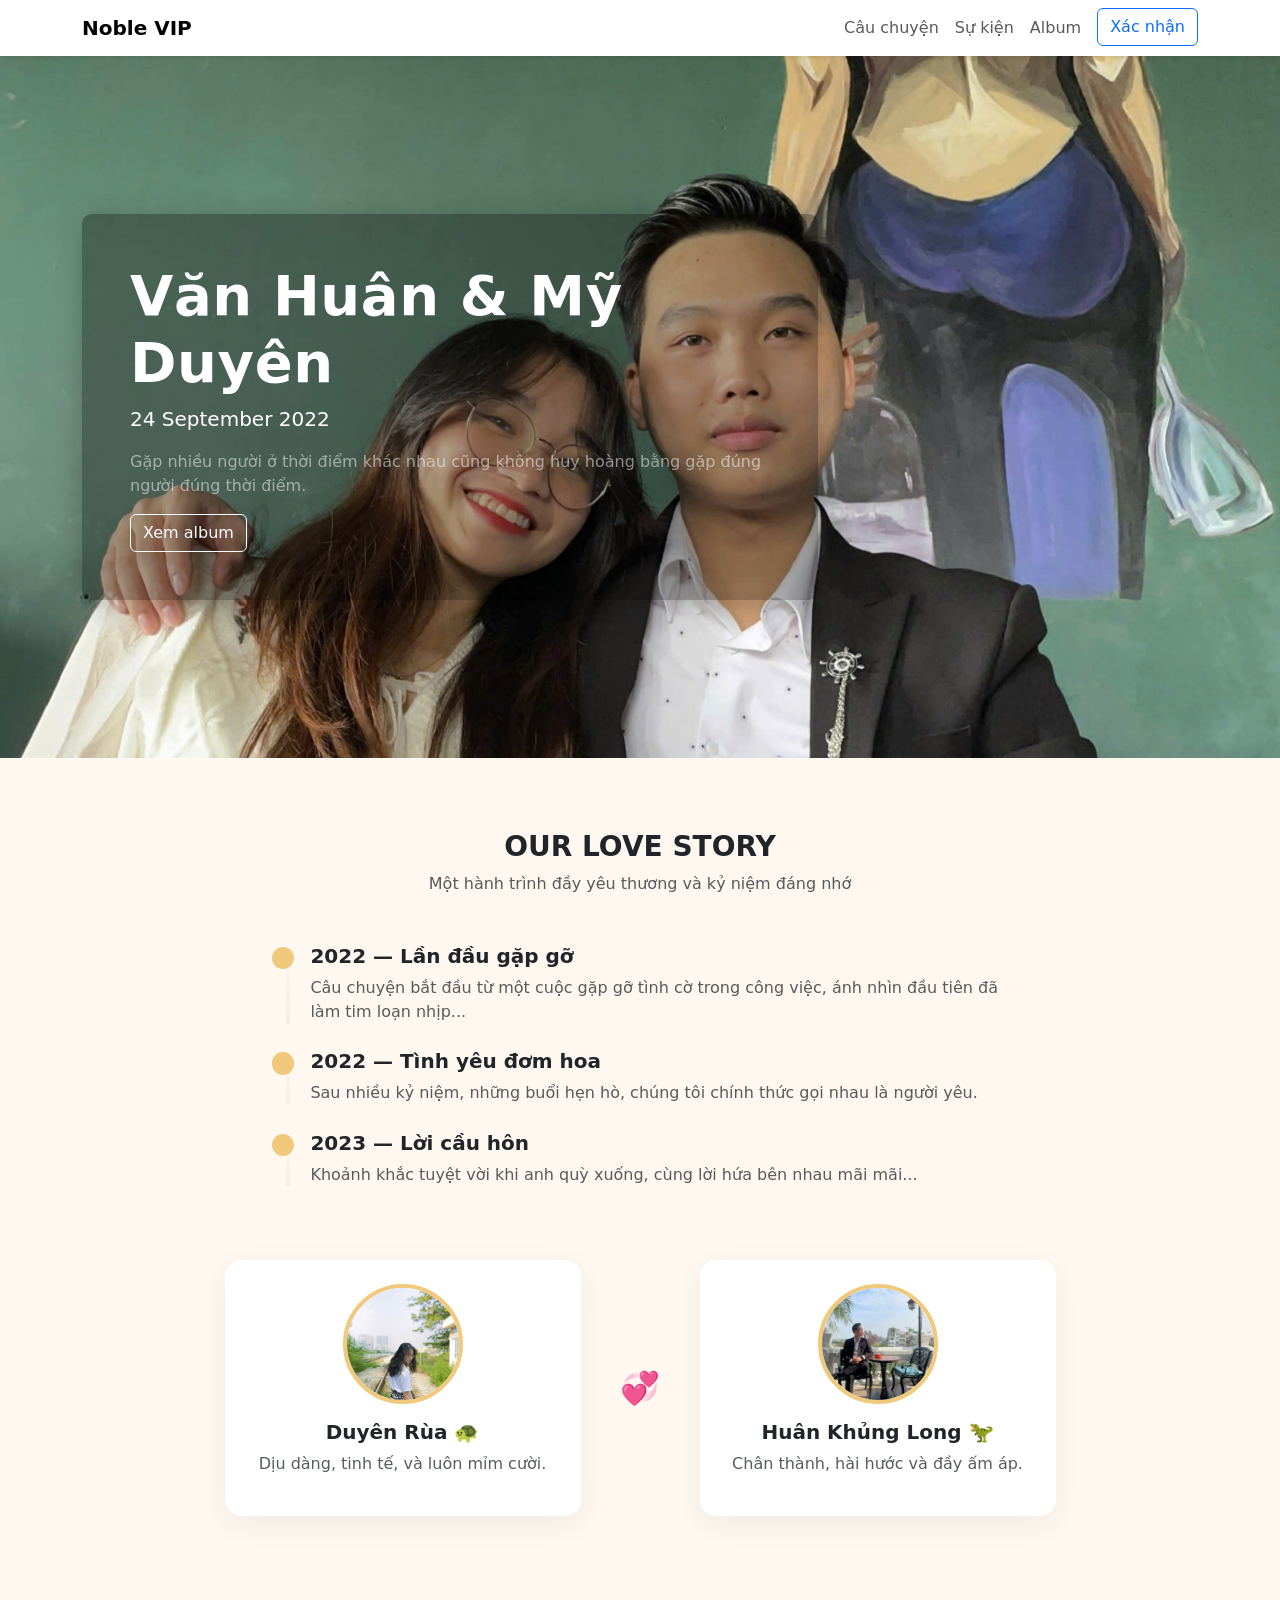
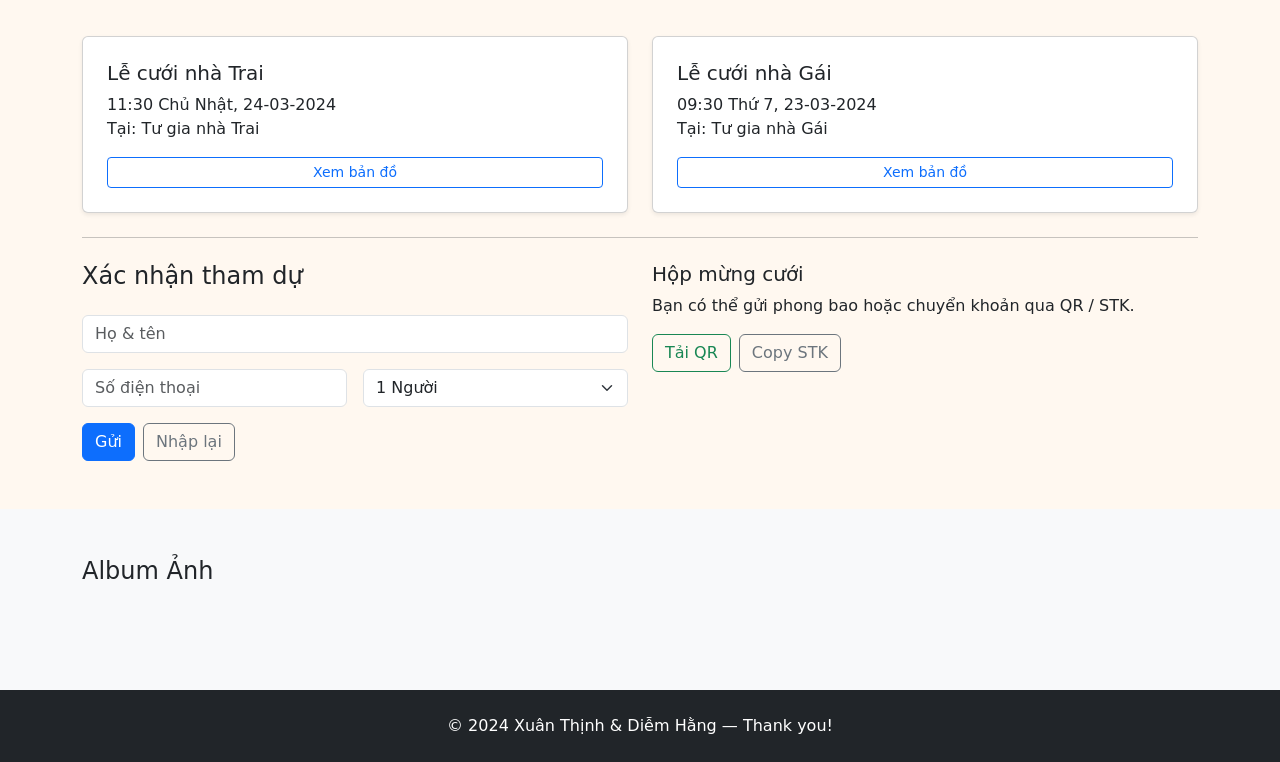
==== index.html @ de3de9ab "Test animation" ====
<!doctype html>
<html lang="vi">
<head>
  <meta charset="utf-8">
  <meta name="viewport" content="width=device-width, initial-scale=1">
  <title>Noble VIP - Wedding</title>

  <!-- Bootstrap + AOS -->
  <link href="https://cdn.jsdelivr.net/npm/bootstrap@5.3.3/dist/css/bootstrap.min.css" rel="stylesheet">
  <link href="https://unpkg.com/aos@2.3.4/dist/aos.css" rel="stylesheet">

  <!-- Custom CSS -->
  <link href="style.css" rel="stylesheet">
</head>
<body>

<!-- Navbar -->
<nav class="navbar navbar-expand-lg navbar-light bg-white shadow-sm sticky-top" data-aos="fade-down">
  <div class="container">
    <a class="navbar-brand fw-bold" href="#">Noble VIP</a>
    <button class="navbar-toggler" type="button" data-bs-toggle="collapse" data-bs-target="#navMenu">
      <span class="navbar-toggler-icon"></span>
    </button>
    <div class="collapse navbar-collapse" id="navMenu">
      <ul class="navbar-nav ms-auto mb-2 mb-lg-0">
        <li class="nav-item"><a class="nav-link" href="#story">Câu chuyện</a></li>
        <li class="nav-item"><a class="nav-link" href="#events">Sự kiện</a></li>
        <li class="nav-item"><a class="nav-link" href="#gallery">Album</a></li>
        <li class="nav-item"><a class="btn btn-outline-primary ms-2" href="#rsvp">Xác nhận</a></li>
      </ul>
    </div>
  </div>
</nav>

<!-- HERO -->
<header class="hero parallax-section" id="hero">
  <div class="parallax-bg" id="heroBg" style="background-image:url('./images/bcd.jpg')"></div>
  <div class="container section-overlay">
    <div class="row">
      <div class="col-lg-8">
        <div class="overlay-panel" data-aos="fade-up">
          <h1 class="display-4 fw-bold">Văn Huân & Mỹ Duyên</h1>
          <p class="lead">24 September 2022</p>
          <p class="text-white-50">Gặp nhiều người ở thời điểm khác nhau cũng không huy hoàng bằng gặp đúng người đúng thời điểm.</p>
          <div class="mt-3">
            <!-- <a href="#rsvp" class="btn btn-primary me-2">Xác nhận tham dự</a> -->
            <a href="#gallery" class="btn btn-outline-light">Xem album</a>
          </div>
        </div>
      </div>
    </div>
  </div>
</header>

<!-- LOVE STORY -->
<section id="story" class="parallax-section">
  <div class="parallax-bg" id="storyBg" style="background-image:url('story-bg.jpg')"></div>
  <div class="container section-overlay">
    <div class="text-center mb-5" data-aos="fade-up">
      <h3 class="fw-bold text-uppercase text-dark">Our Love Story</h3>
      <p class="text-muted">Một hành trình đầy yêu thương và kỷ niệm đáng nhớ</p>
    </div>

    <div class="row justify-content-center">
      <div class="col-md-8">
        <div class="timeline-step" data-aos="fade-right">
          <div class="timeline-icon"></div>
          <h5 class="fw-semibold text-dark">2022 — Lần đầu gặp gỡ</h5>
          <p class="text-muted">Câu chuyện bắt đầu từ một cuộc gặp gỡ tình cờ trong công việc, ánh nhìn đầu tiên đã làm tim loạn nhịp...</p>
        </div>
        <div class="timeline-step" data-aos="fade-right" data-aos-delay="150">
          <div class="timeline-icon"></div>
          <h5 class="fw-semibold text-dark">2022 — Tình yêu đơm hoa</h5>
          <p class="text-muted">Sau nhiều kỷ niệm, những buổi hẹn hò, chúng tôi chính thức gọi nhau là người yêu.</p>
        </div>
        <div class="timeline-step" data-aos="fade-right" data-aos-delay="300">
          <div class="timeline-icon"></div>
          <h5 class="fw-semibold text-dark">2023 — Lời cầu hôn</h5>
          <p class="text-muted">Khoảnh khắc tuyệt vời khi anh quỳ xuống, cùng lời hứa bên nhau mãi mãi...</p>
        </div>
      </div>
    </div>

    <div class="row align-items-center justify-content-center mt-5">
      <div class="col-md-4" data-aos="zoom-in">
        <div class="bride-groom-card">
          <img src="./images/duyen-rua.jpg" alt="Cô dâu">
          <h5 class="fw-bold">Duyên Rùa &#x1F422;</h5>
          <p class="text-muted">Dịu dàng, tinh tế, và luôn mỉm cười.</p>
        </div>
      </div>

      <div class="col-md-1 heart-divider" data-aos="zoom-in" data-aos-delay="200">💞</div>

      <div class="col-md-4" data-aos="zoom-in" data-aos-delay="300">
        <div class="bride-groom-card">
          <img src="./images/huan.jpg" alt="Chú rể">
          <h5 class="fw-bold">Huân Khủng Long &#x1F996;</h5>
          <p class="text-muted">Chân thành, hài hước và đầy ấm áp.</p>
        </div>
      </div>
    </div>
  </div>
</section>

<!-- EVENTS + RSVP -->
<section id="events" class="py-5">
  <div class="container" data-aos="fade-up">
    <div class="row g-4">
      <div class="col-lg-6" data-aos="fade-up" data-aos-delay="200">
        <div class="card p-4 shadow-sm">
          <h5>Lễ cưới nhà Trai</h5>
          <p>11:30 Chủ Nhật, 24-03-2024<br>Tại: Tư gia nhà Trai</p>
          <a target="_blank" href="https://maps.google.com" class="btn btn-sm btn-outline-primary">Xem bản đồ</a>
        </div>
      </div>
      <div class="col-lg-6" data-aos="fade-up" data-aos-delay="400">
        <div class="card p-4 shadow-sm">
          <h5>Lễ cưới nhà Gái</h5>
          <p>09:30 Thứ 7, 23-03-2024<br>Tại: Tư gia nhà Gái</p>
          <a target="_blank" href="https://maps.google.com" class="btn btn-sm btn-outline-primary">Xem bản đồ</a>
        </div>
      </div>
    </div>

    <hr class="my-4">

    <div id="rsvp" class="row" data-aos="fade-up" data-aos-delay="300">
      <div class="col-lg-6">
        <h4>Xác nhận tham dự</h4>
        <form id="rsvpForm" class="row g-3 mt-2">
          <div class="col-12"><input type="text" id="name" class="form-control" placeholder="Họ & tên" required></div>
          <div class="col-6"><input type="tel" id="phone" class="form-control" placeholder="Số điện thoại"></div>
          <div class="col-6">
            <select id="people" class="form-select">
              <option>1 Người</option>
              <option>2 Người</option>
              <option>3 Người</option>
              <option>4 Người</option>
            </select>
          </div>
          <div class="col-12 d-flex gap-2">
            <button type="submit" class="btn btn-primary">Gửi</button>
            <button type="reset" class="btn btn-outline-secondary">Nhập lại</button>
          </div>
        </form>
        <div id="rsvpResult" class="mt-3" style="display:none"></div>
      </div>
      <div class="col-lg-6" data-aos="fade-left" data-aos-delay="400">
        <h5>Hộp mừng cưới</h5>
        <p>Bạn có thể gửi phong bao hoặc chuyển khoản qua QR / STK.</p>
        <div class="d-flex gap-2">
          <button class="btn btn-outline-success">Tải QR</button>
          <button class="btn btn-outline-secondary">Copy STK</button>
        </div>
      </div>
    </div>
  </div>
</section>

<!-- GALLERY -->
<section id="gallery" class="py-5 bg-light">
  <div class="container" data-aos="fade-up">
    <h4>Album Ảnh</h4>
    <div class="row g-3 mt-3">
      <div class="col-md-4" data-aos="zoom-in"><img src="gallery1.jpg" class="img-fluid rounded" alt=""></div>
      <div class="col-md-4" data-aos="zoom-in" data-aos-delay="150"><img src="gallery2.jpg" class="img-fluid rounded" alt=""></div>
      <div class="col-md-4" data-aos="zoom-in" data-aos-delay="300"><img src="gallery3.jpg" class="img-fluid rounded" alt=""></div>
    </div>
  </div>
</section>

<!-- FOOTER -->
<footer class="py-4 bg-dark text-white" data-aos="fade-up">
  <div class="container text-center">
    <p class="mb-0">&copy; 2024 Xuân Thịnh & Diễm Hằng — Thank you!</p>
  </div>
</footer>

<script src="https://cdn.jsdelivr.net/npm/bootstrap@5.3.3/dist/js/bootstrap.bundle.min.js"></script>
<script src="https://unpkg.com/aos@2.3.4/dist/aos.js"></script>
<script src="/index.js"></script>
</body>
</html>
---- style.css ----
:root {
  --accent: #f0c97d;
  --bg-beige: #fff8f0;
}

body {
  background-color: var(--bg-beige);
  font-family: system-ui, -apple-system, 'Segoe UI', Roboto, Arial;
}

/* General */
section { padding: 4.5rem 0; }

/* Parallax sections */
.parallax-section { position: relative; overflow: hidden; }
.parallax-bg {
  position: absolute;
  inset: 0;
  background-size: cover;
  background-position: center;
  will-change: transform, filter;
  z-index: 0;
}
.section-overlay { position: relative; z-index: 2; }

/* Hero */
.hero { min-height: 78vh; display: flex; align-items: center; color: #fff; }
.hero .overlay-panel {
  background: rgba(0, 0, 0, 0.32);
  padding: 3rem;
  border-radius: .6rem;
  box-shadow: 0 6px 30px rgba(0, 0, 0, 0.25);
}
.hero h1 { letter-spacing: 0.6px; }

/* Timeline */
.timeline-step { position: relative; padding-left: 2.4rem; margin-bottom: 1.6rem; }
.timeline-step::before {
  content: '';
  position: absolute;
  left: 0.9rem;
  top: 0.4rem;
  bottom: 0;
  width: 4px;
  background: linear-gradient(to bottom, transparent, rgba(0,0,0,0.04));
  border-radius: 2px;
}
.timeline-icon {
  width: 1.4rem; height: 1.4rem;
  background: var(--accent);
  border-radius: 50%;
  position: absolute;
  left: 0; top: 0.2rem;
}

/* Bride & Groom */
.bride-groom-card {
  background: #fff;
  border-radius: 1rem;
  box-shadow: 0 8px 30px rgba(17,24,39,0.06);
  padding: 1.5rem;
  text-align: center;
}
.bride-groom-card img {
  width: 120px; height: 120px;
  border-radius: 50%;
  border: 4px solid var(--accent);
  object-fit: cover;
  margin-bottom: 1rem;
}
.heart-divider {
  font-size: 2rem;
  color: var(--accent);
  display: flex;
  align-items: center;
  justify-content: center;
}

/* Responsive */
@media (max-width: 768px) {
  .hero { min-height: 56vh; }
  .hero .overlay-panel { padding: 1.5rem; }
  .bride-groom-card img { width: 96px; height: 96px; }
}
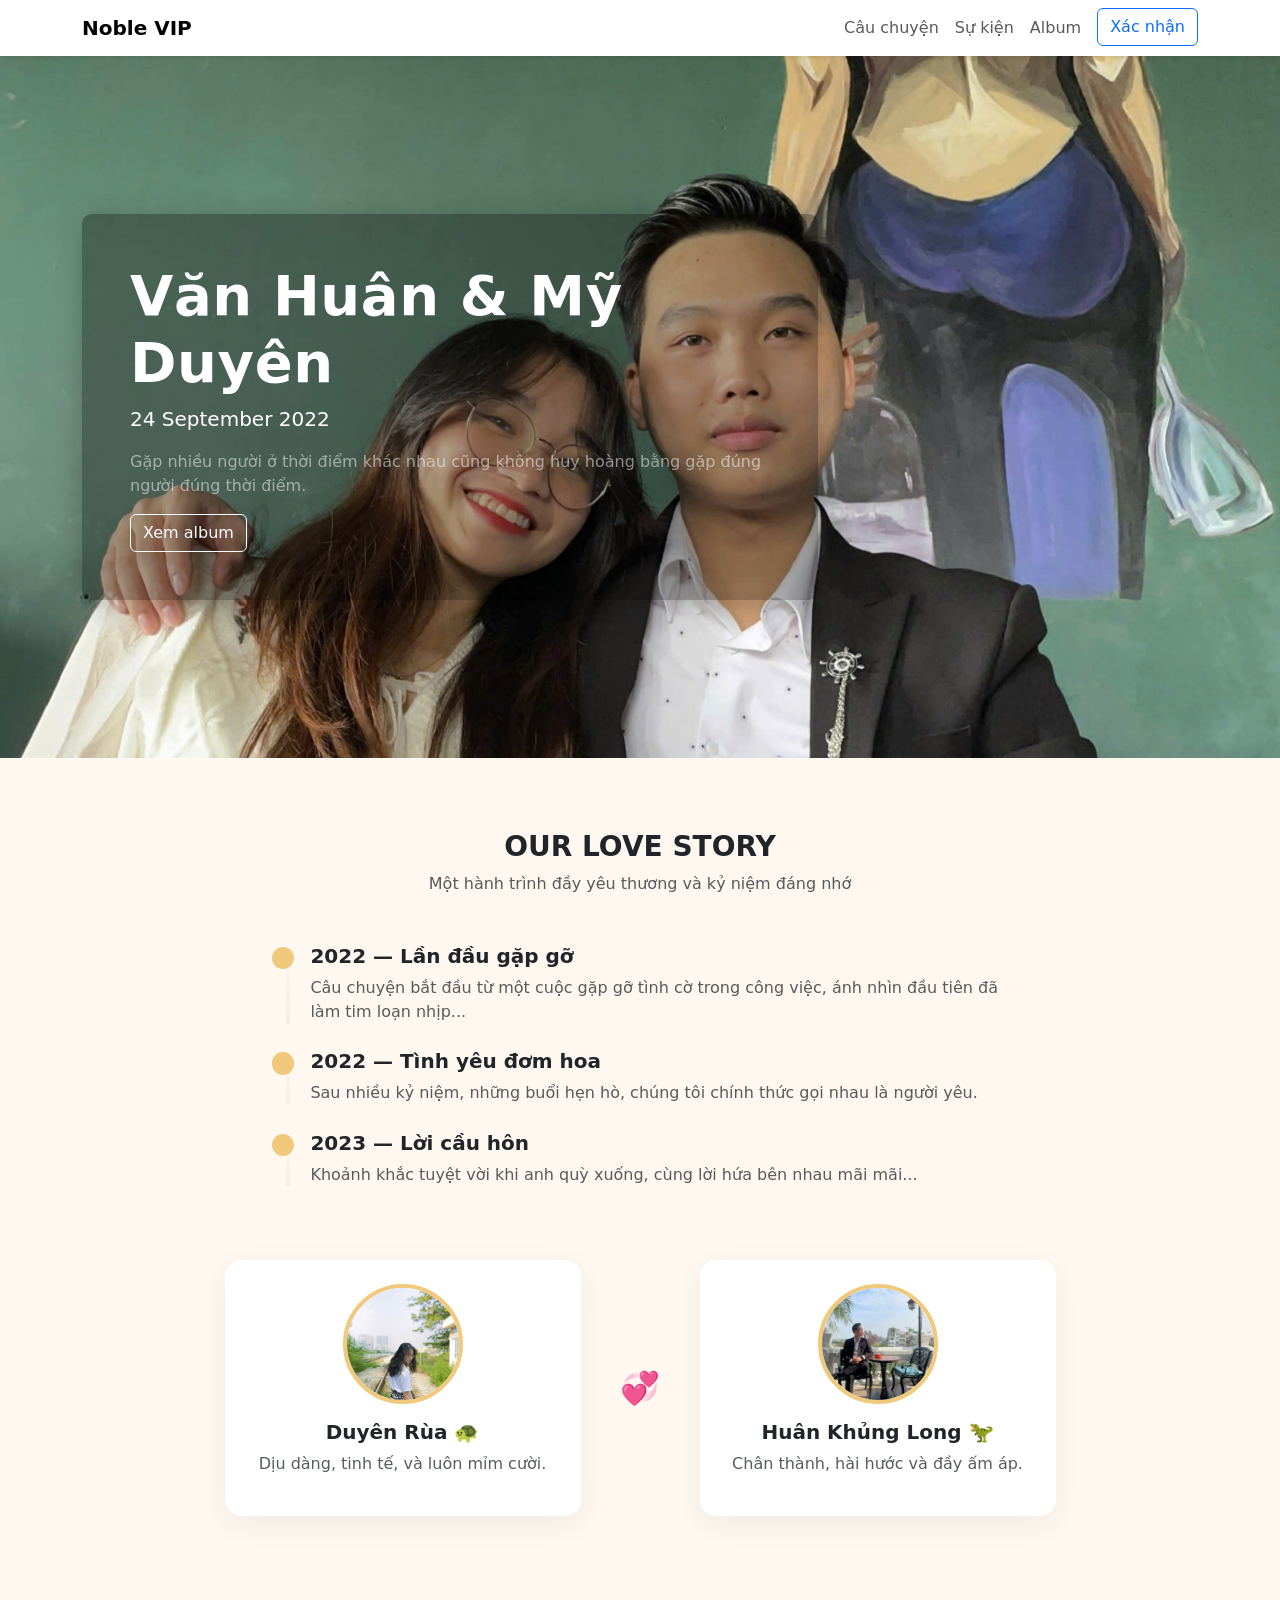
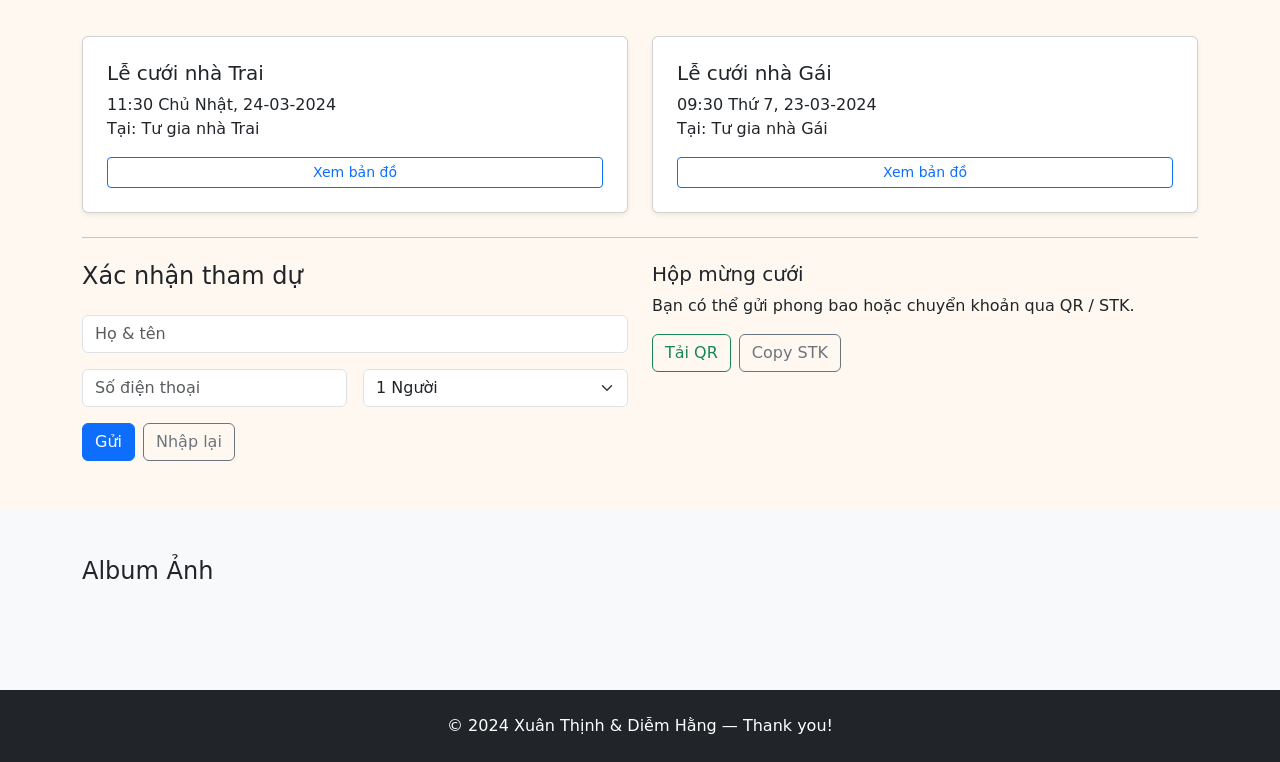
==== commit 9d547921: "Update index.html" ====
--- a/index.html
+++ b/index.html
@@ -179,6 +179,6 @@
 
 <script src="https://cdn.jsdelivr.net/npm/bootstrap@5.3.3/dist/js/bootstrap.bundle.min.js"></script>
 <script src="https://unpkg.com/aos@2.3.4/dist/aos.js"></script>
-<script src="/index.js"></script>
+<script src="index.js"></script>
 </body>
 </html>
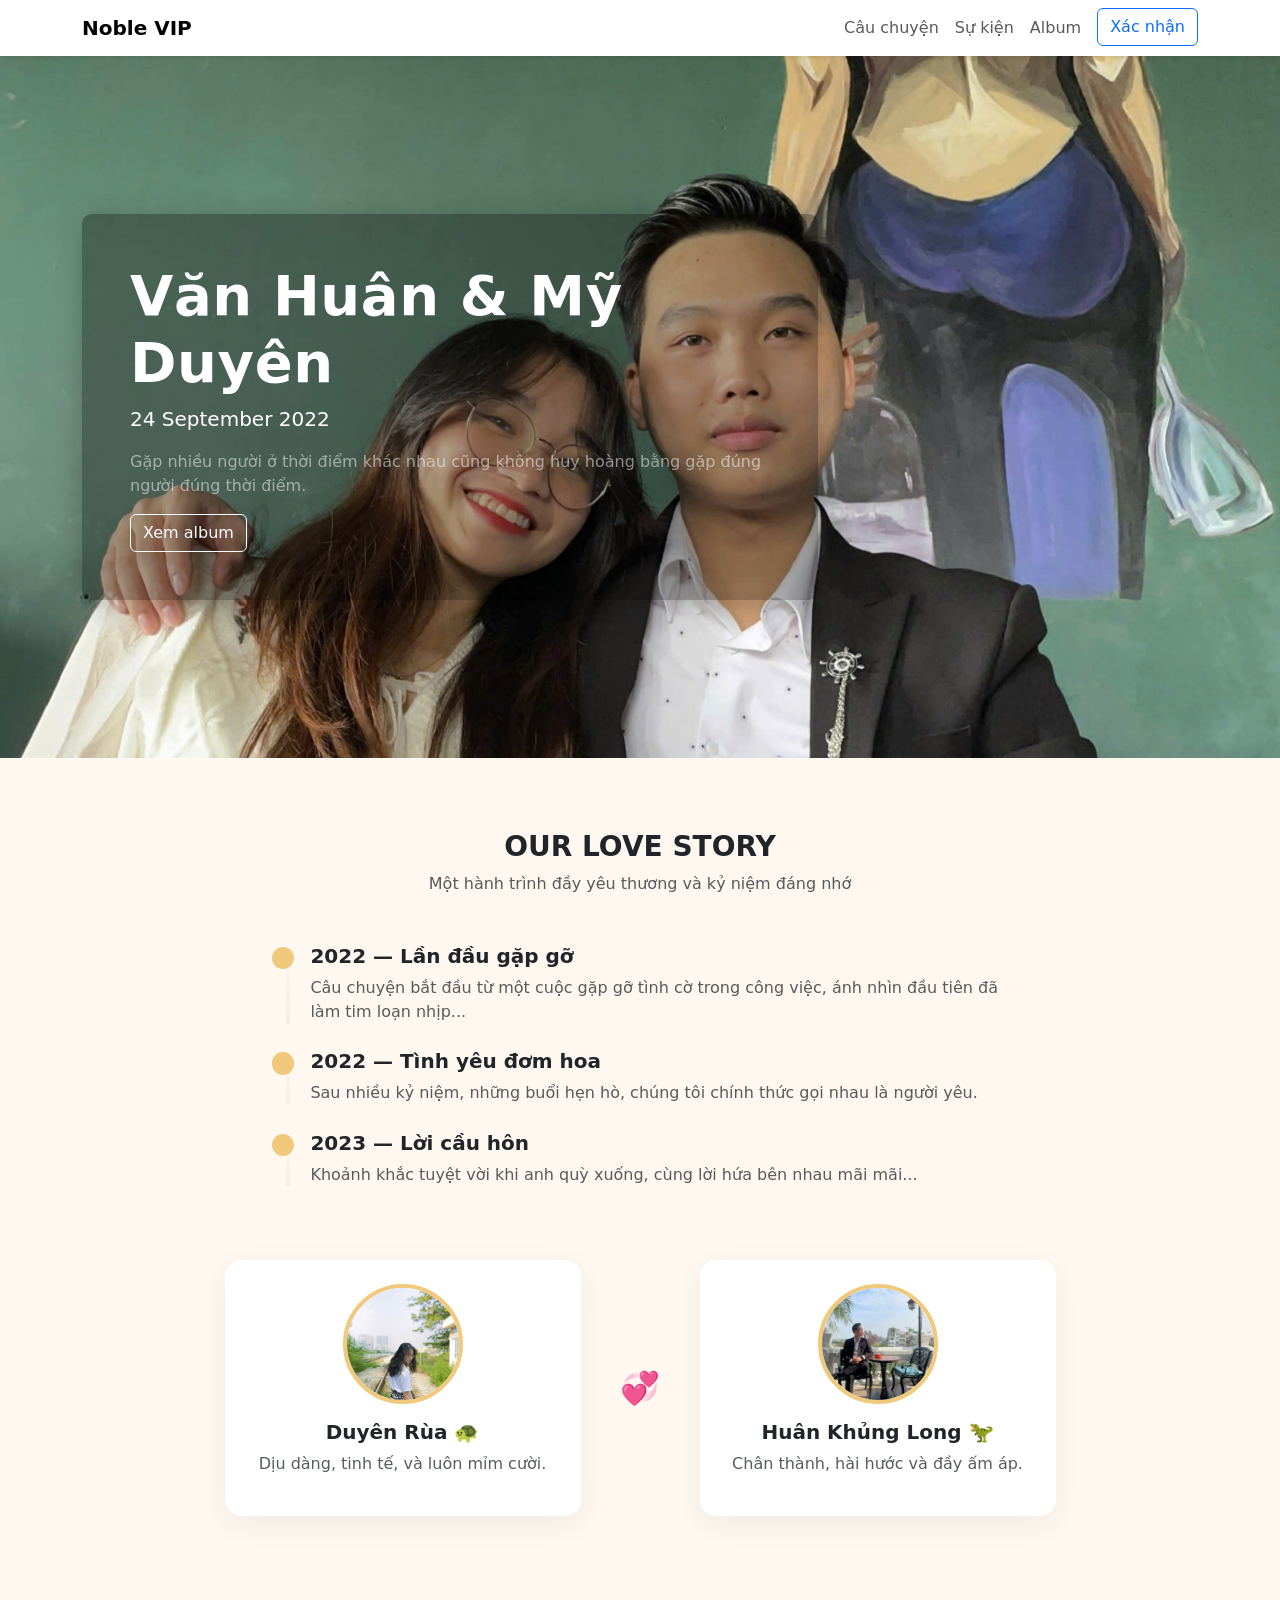
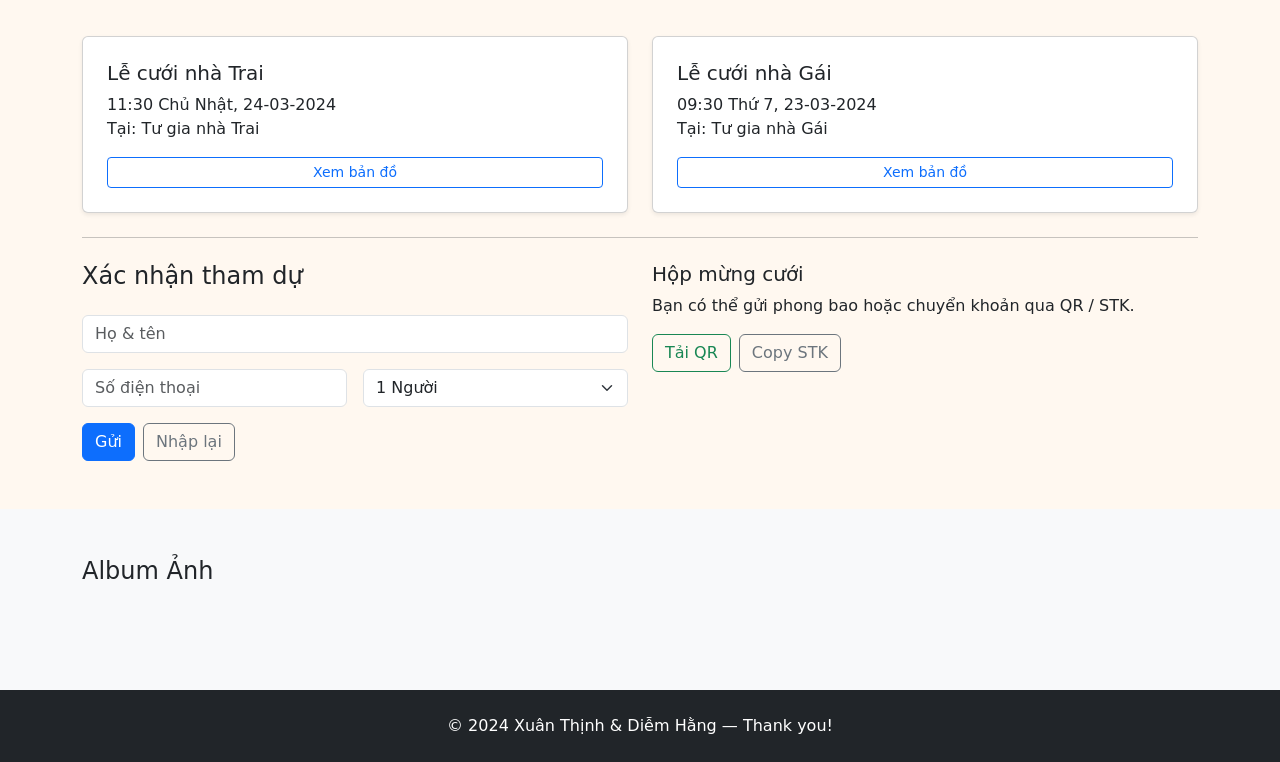
==== commit 2f06c48a: "Update index.html" ====
--- a/index.html
+++ b/index.html
@@ -179,6 +179,6 @@
 
 <script src="https://cdn.jsdelivr.net/npm/bootstrap@5.3.3/dist/js/bootstrap.bundle.min.js"></script>
 <script src="https://unpkg.com/aos@2.3.4/dist/aos.js"></script>
-<script src="index.js"></script>
+<script src="./index.js"></script>
 </body>
 </html>
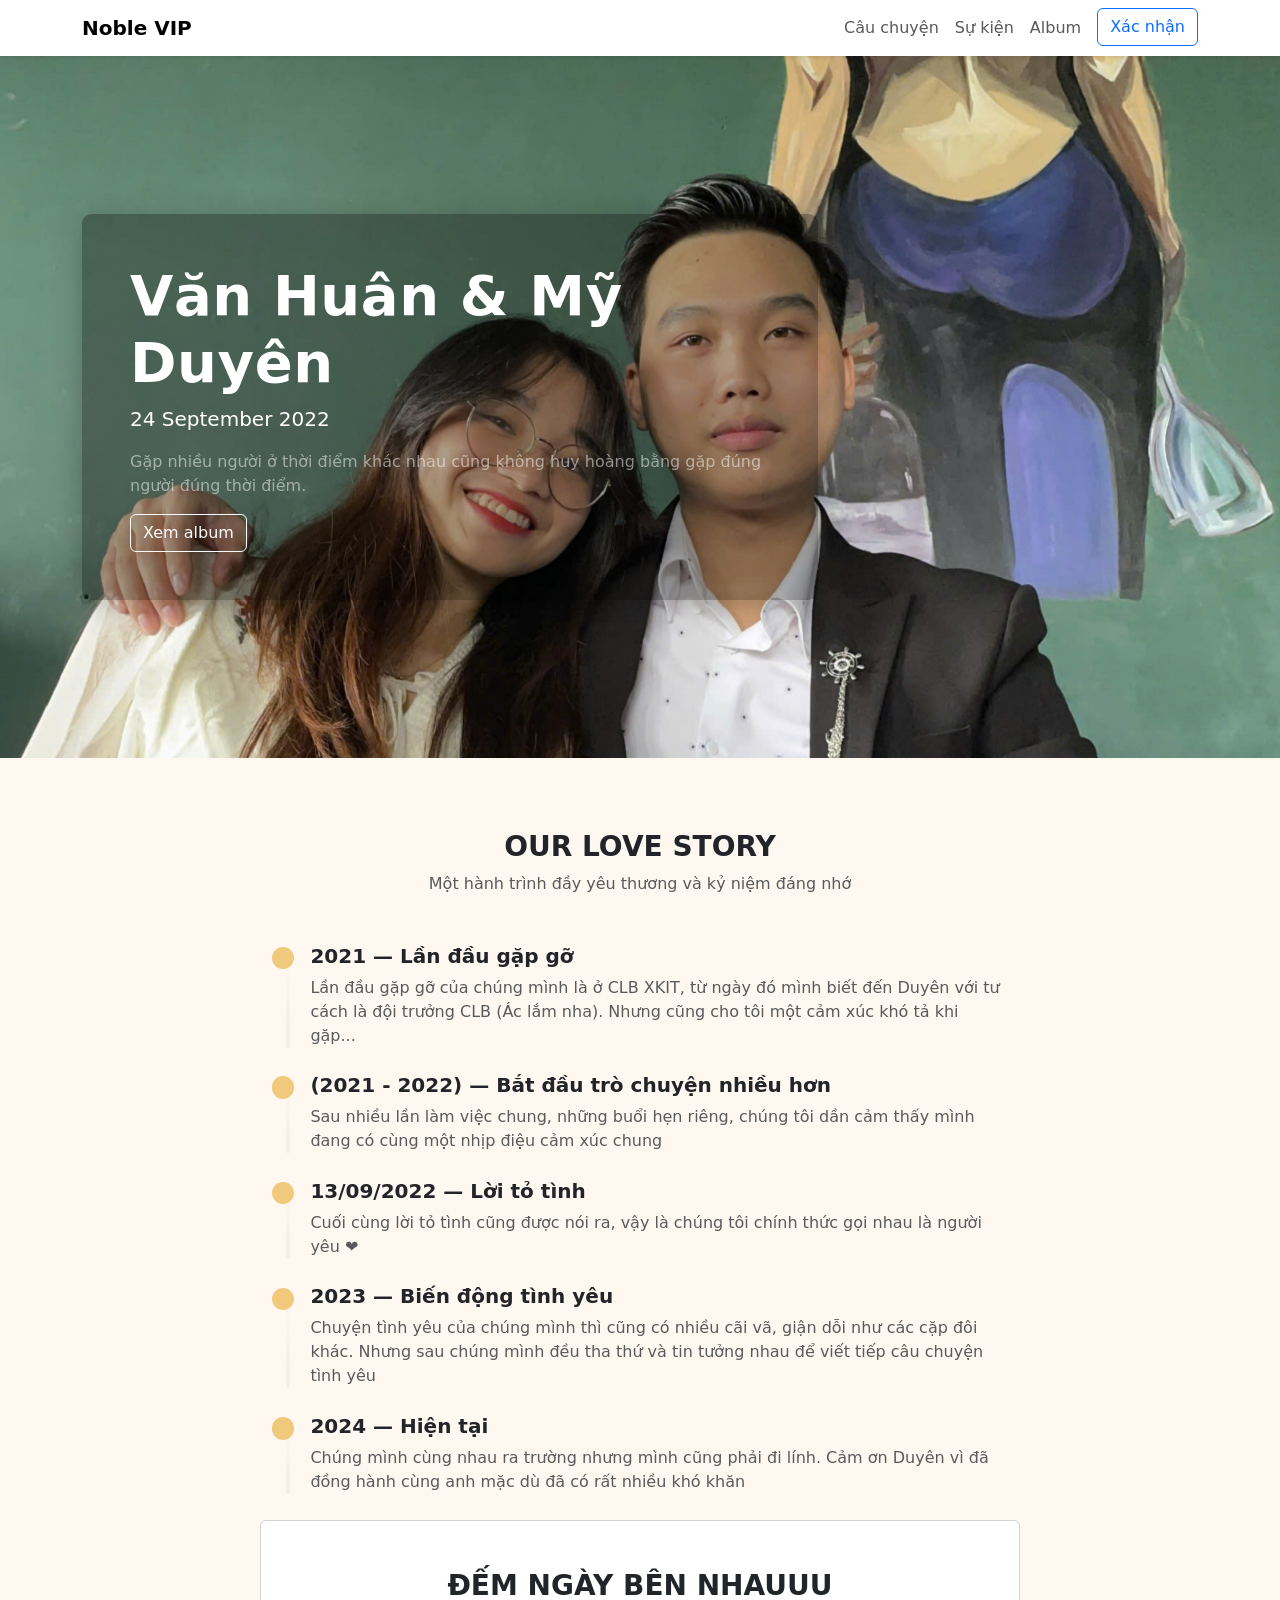
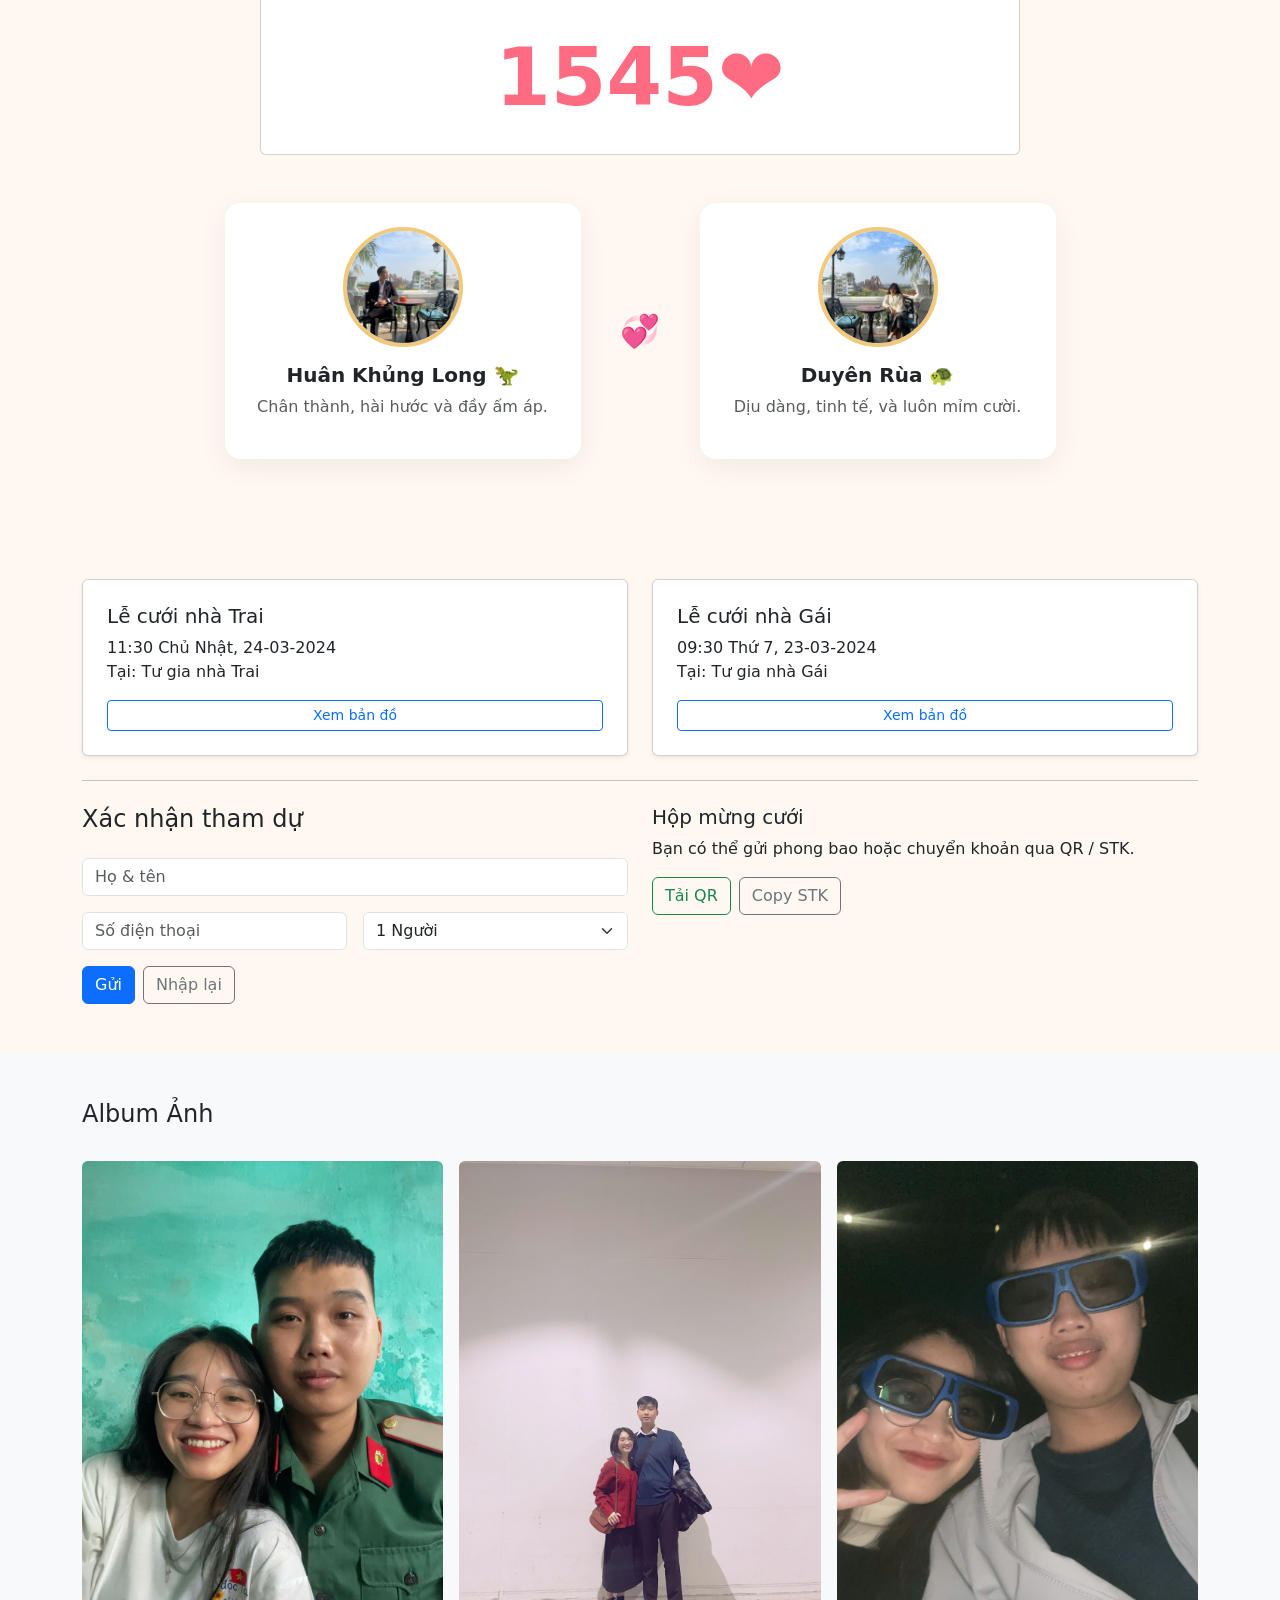
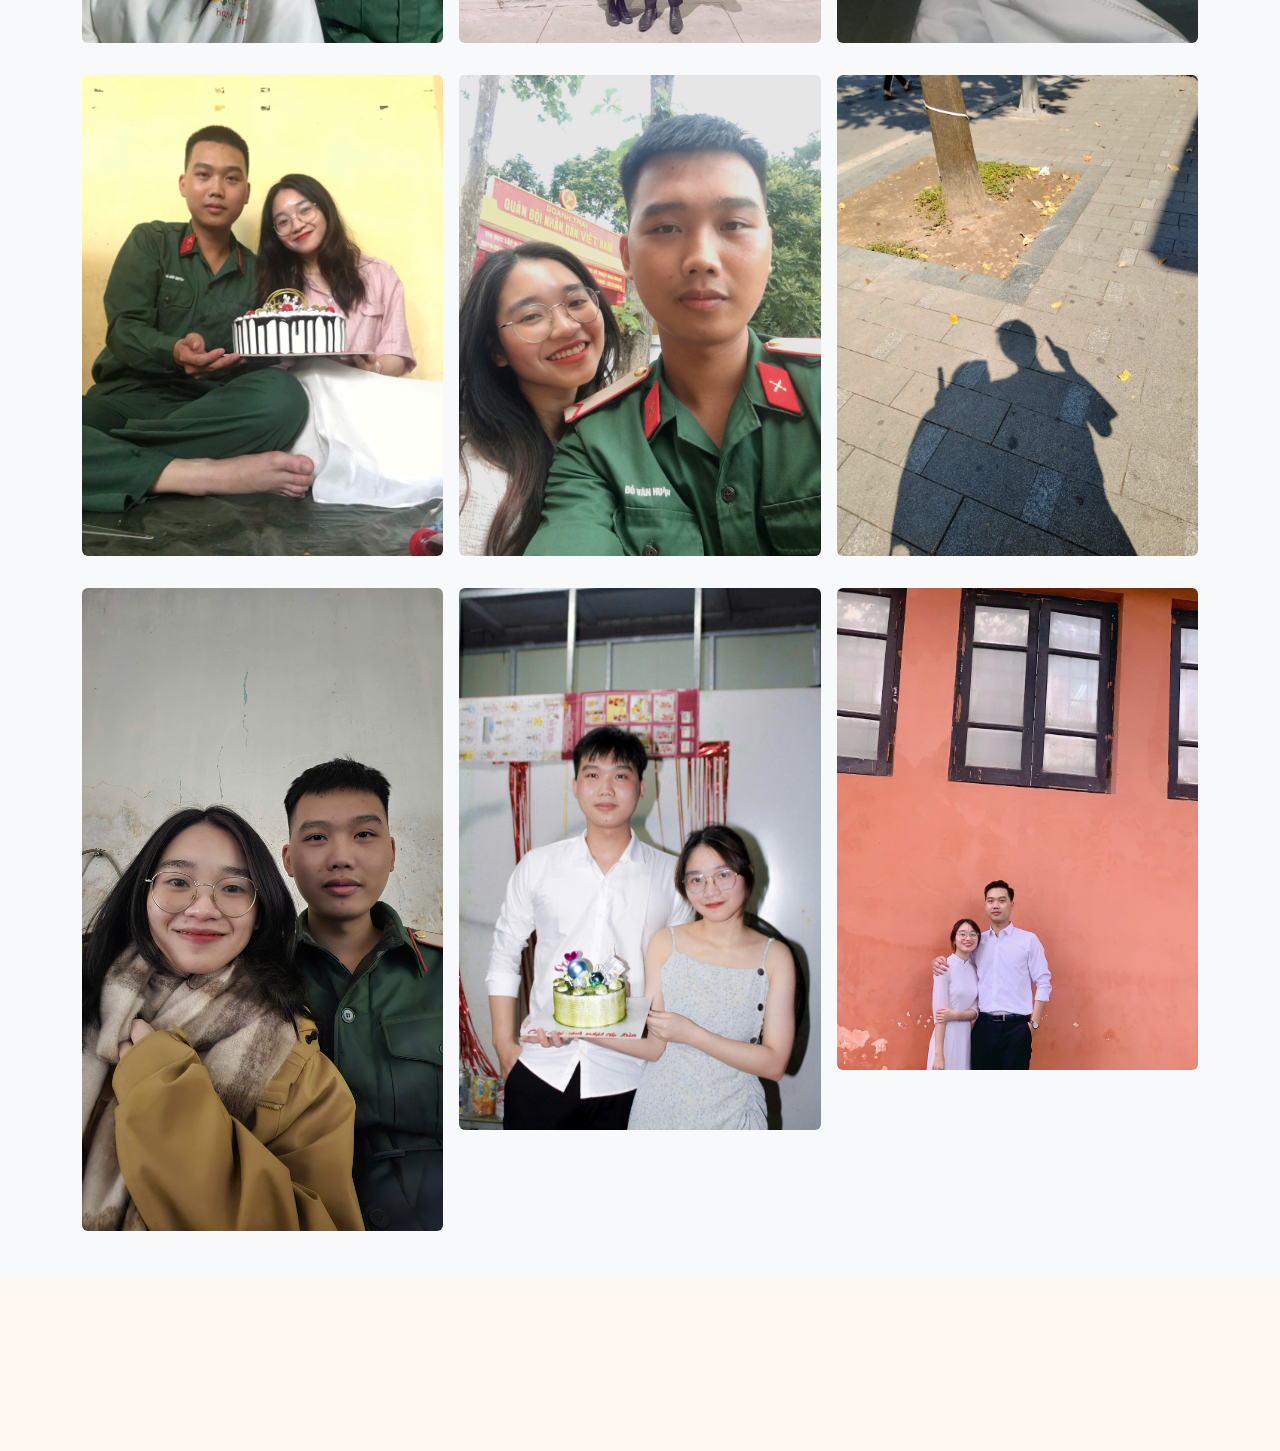
==== commit a4d7f42a: "add image" ====
--- a/index.html
+++ b/index.html
@@ -1,5 +1,6 @@
 <!doctype html>
 <html lang="vi">
+
 <head>
   <meta charset="utf-8">
   <meta name="viewport" content="width=device-width, initial-scale=1">
@@ -12,173 +13,222 @@
   <!-- Custom CSS -->
   <link href="style.css" rel="stylesheet">
 </head>
+
 <body>
 
-<!-- Navbar -->
-<nav class="navbar navbar-expand-lg navbar-light bg-white shadow-sm sticky-top" data-aos="fade-down">
-  <div class="container">
-    <a class="navbar-brand fw-bold" href="#">Noble VIP</a>
-    <button class="navbar-toggler" type="button" data-bs-toggle="collapse" data-bs-target="#navMenu">
-      <span class="navbar-toggler-icon"></span>
-    </button>
-    <div class="collapse navbar-collapse" id="navMenu">
-      <ul class="navbar-nav ms-auto mb-2 mb-lg-0">
-        <li class="nav-item"><a class="nav-link" href="#story">Câu chuyện</a></li>
-        <li class="nav-item"><a class="nav-link" href="#events">Sự kiện</a></li>
-        <li class="nav-item"><a class="nav-link" href="#gallery">Album</a></li>
-        <li class="nav-item"><a class="btn btn-outline-primary ms-2" href="#rsvp">Xác nhận</a></li>
-      </ul>
-    </div>
-  </div>
-</nav>
-
-<!-- HERO -->
-<header class="hero parallax-section" id="hero">
-  <div class="parallax-bg" id="heroBg" style="background-image:url('./images/bcd.jpg')"></div>
-  <div class="container section-overlay">
-    <div class="row">
-      <div class="col-lg-8">
-        <div class="overlay-panel" data-aos="fade-up">
-          <h1 class="display-4 fw-bold">Văn Huân & Mỹ Duyên</h1>
-          <p class="lead">24 September 2022</p>
-          <p class="text-white-50">Gặp nhiều người ở thời điểm khác nhau cũng không huy hoàng bằng gặp đúng người đúng thời điểm.</p>
-          <div class="mt-3">
-            <!-- <a href="#rsvp" class="btn btn-primary me-2">Xác nhận tham dự</a> -->
-            <a href="#gallery" class="btn btn-outline-light">Xem album</a>
-          </div>
-        </div>
-      </div>
-    </div>
-  </div>
-</header>
-
-<!-- LOVE STORY -->
-<section id="story" class="parallax-section">
-  <div class="parallax-bg" id="storyBg" style="background-image:url('story-bg.jpg')"></div>
-  <div class="container section-overlay">
-    <div class="text-center mb-5" data-aos="fade-up">
-      <h3 class="fw-bold text-uppercase text-dark">Our Love Story</h3>
-      <p class="text-muted">Một hành trình đầy yêu thương và kỷ niệm đáng nhớ</p>
-    </div>
-
-    <div class="row justify-content-center">
-      <div class="col-md-8">
-        <div class="timeline-step" data-aos="fade-right">
-          <div class="timeline-icon"></div>
-          <h5 class="fw-semibold text-dark">2022 — Lần đầu gặp gỡ</h5>
-          <p class="text-muted">Câu chuyện bắt đầu từ một cuộc gặp gỡ tình cờ trong công việc, ánh nhìn đầu tiên đã làm tim loạn nhịp...</p>
-        </div>
-        <div class="timeline-step" data-aos="fade-right" data-aos-delay="150">
-          <div class="timeline-icon"></div>
-          <h5 class="fw-semibold text-dark">2022 — Tình yêu đơm hoa</h5>
-          <p class="text-muted">Sau nhiều kỷ niệm, những buổi hẹn hò, chúng tôi chính thức gọi nhau là người yêu.</p>
-        </div>
-        <div class="timeline-step" data-aos="fade-right" data-aos-delay="300">
-          <div class="timeline-icon"></div>
-          <h5 class="fw-semibold text-dark">2023 — Lời cầu hôn</h5>
-          <p class="text-muted">Khoảnh khắc tuyệt vời khi anh quỳ xuống, cùng lời hứa bên nhau mãi mãi...</p>
-        </div>
-      </div>
-    </div>
-
-    <div class="row align-items-center justify-content-center mt-5">
-      <div class="col-md-4" data-aos="zoom-in">
-        <div class="bride-groom-card">
-          <img src="./images/duyen-rua.jpg" alt="Cô dâu">
-          <h5 class="fw-bold">Duyên Rùa &#x1F422;</h5>
-          <p class="text-muted">Dịu dàng, tinh tế, và luôn mỉm cười.</p>
-        </div>
-      </div>
-
-      <div class="col-md-1 heart-divider" data-aos="zoom-in" data-aos-delay="200">💞</div>
-
-      <div class="col-md-4" data-aos="zoom-in" data-aos-delay="300">
-        <div class="bride-groom-card">
-          <img src="./images/huan.jpg" alt="Chú rể">
-          <h5 class="fw-bold">Huân Khủng Long &#x1F996;</h5>
-          <p class="text-muted">Chân thành, hài hước và đầy ấm áp.</p>
-        </div>
-      </div>
-    </div>
-  </div>
-</section>
-
-<!-- EVENTS + RSVP -->
-<section id="events" class="py-5">
-  <div class="container" data-aos="fade-up">
-    <div class="row g-4">
-      <div class="col-lg-6" data-aos="fade-up" data-aos-delay="200">
-        <div class="card p-4 shadow-sm">
-          <h5>Lễ cưới nhà Trai</h5>
-          <p>11:30 Chủ Nhật, 24-03-2024<br>Tại: Tư gia nhà Trai</p>
-          <a target="_blank" href="https://maps.google.com" class="btn btn-sm btn-outline-primary">Xem bản đồ</a>
-        </div>
-      </div>
-      <div class="col-lg-6" data-aos="fade-up" data-aos-delay="400">
-        <div class="card p-4 shadow-sm">
-          <h5>Lễ cưới nhà Gái</h5>
-          <p>09:30 Thứ 7, 23-03-2024<br>Tại: Tư gia nhà Gái</p>
-          <a target="_blank" href="https://maps.google.com" class="btn btn-sm btn-outline-primary">Xem bản đồ</a>
-        </div>
-      </div>
-    </div>
-
-    <hr class="my-4">
-
-    <div id="rsvp" class="row" data-aos="fade-up" data-aos-delay="300">
-      <div class="col-lg-6">
-        <h4>Xác nhận tham dự</h4>
-        <form id="rsvpForm" class="row g-3 mt-2">
-          <div class="col-12"><input type="text" id="name" class="form-control" placeholder="Họ & tên" required></div>
-          <div class="col-6"><input type="tel" id="phone" class="form-control" placeholder="Số điện thoại"></div>
-          <div class="col-6">
-            <select id="people" class="form-select">
-              <option>1 Người</option>
-              <option>2 Người</option>
-              <option>3 Người</option>
-              <option>4 Người</option>
-            </select>
-          </div>
-          <div class="col-12 d-flex gap-2">
-            <button type="submit" class="btn btn-primary">Gửi</button>
-            <button type="reset" class="btn btn-outline-secondary">Nhập lại</button>
-          </div>
-        </form>
-        <div id="rsvpResult" class="mt-3" style="display:none"></div>
-      </div>
-      <div class="col-lg-6" data-aos="fade-left" data-aos-delay="400">
-        <h5>Hộp mừng cưới</h5>
-        <p>Bạn có thể gửi phong bao hoặc chuyển khoản qua QR / STK.</p>
-        <div class="d-flex gap-2">
-          <button class="btn btn-outline-success">Tải QR</button>
-          <button class="btn btn-outline-secondary">Copy STK</button>
-        </div>
-      </div>
-    </div>
-  </div>
-</section>
-
-<!-- GALLERY -->
-<section id="gallery" class="py-5 bg-light">
-  <div class="container" data-aos="fade-up">
-    <h4>Album Ảnh</h4>
-    <div class="row g-3 mt-3">
-      <div class="col-md-4" data-aos="zoom-in"><img src="gallery1.jpg" class="img-fluid rounded" alt=""></div>
-      <div class="col-md-4" data-aos="zoom-in" data-aos-delay="150"><img src="gallery2.jpg" class="img-fluid rounded" alt=""></div>
-      <div class="col-md-4" data-aos="zoom-in" data-aos-delay="300"><img src="gallery3.jpg" class="img-fluid rounded" alt=""></div>
-    </div>
-  </div>
-</section>
-
-<!-- FOOTER -->
-<footer class="py-4 bg-dark text-white" data-aos="fade-up">
-  <div class="container text-center">
-    <p class="mb-0">&copy; 2024 Xuân Thịnh & Diễm Hằng — Thank you!</p>
-  </div>
-</footer>
-
-<script src="https://cdn.jsdelivr.net/npm/bootstrap@5.3.3/dist/js/bootstrap.bundle.min.js"></script>
-<script src="https://unpkg.com/aos@2.3.4/dist/aos.js"></script>
-<script src="./index.js"></script>
+  <!-- Navbar -->
+  <nav class="navbar navbar-expand-lg navbar-light bg-white shadow-sm sticky-top" data-aos="fade-down">
+    <div class="container">
+      <a class="navbar-brand fw-bold" href="#">Noble VIP</a>
+      <button class="navbar-toggler" type="button" data-bs-toggle="collapse" data-bs-target="#navMenu">
+        <span class="navbar-toggler-icon"></span>
+      </button>
+      <div class="collapse navbar-collapse" id="navMenu">
+        <ul class="navbar-nav ms-auto mb-2 mb-lg-0">
+          <li class="nav-item"><a class="nav-link" href="#story">Câu chuyện</a></li>
+          <li class="nav-item"><a class="nav-link" href="#events">Sự kiện</a></li>
+          <li class="nav-item"><a class="nav-link" href="#gallery">Album</a></li>
+          <li class="nav-item"><a class="btn btn-outline-primary ms-2" href="#rsvp">Xác nhận</a></li>
+        </ul>
+      </div>
+    </div>
+  </nav>
+
+  <!-- HERO -->
+  <header class="hero parallax-section" id="hero">
+    <div class="parallax-bg" id="heroBg" style="background-image:url('./images/bcd.jpg')"></div>
+    <div class="container section-overlay">
+      <div class="row">
+        <div class="col-lg-8">
+          <div class="overlay-panel" data-aos="fade-up">
+            <h1 class="display-4 fw-bold">Văn Huân & Mỹ Duyên</h1>
+            <p class="lead">24 September 2022</p>
+            <p class="text-white-50">Gặp nhiều người ở thời điểm khác nhau cũng không huy hoàng bằng gặp đúng người đúng
+              thời điểm.</p>
+            <div class="mt-3">
+              <!-- <a href="#rsvp" class="btn btn-primary me-2">Xác nhận tham dự</a> -->
+              <a href="#gallery" class="btn btn-outline-light">Xem album</a>
+            </div>
+          </div>
+        </div>
+      </div>
+    </div>
+  </header>
+
+  <!-- LOVE STORY -->
+  <section id="story" class="parallax-section">
+    <div class="parallax-bg" id="storyBg" style="background-image:url('story-bg.jpg')"></div>
+    <div class="container section-overlay">
+      <div class="text-center mb-5" data-aos="fade-up">
+        <h3 class="fw-bold text-uppercase text-dark">Our Love Story</h3>
+        <p class="text-muted">Một hành trình đầy yêu thương và kỷ niệm đáng nhớ</p>
+      </div>
+
+      <div class="row justify-content-center">
+        <div class="col-md-8">
+          <div class="timeline-step" data-aos="fade-right">
+            <div class="timeline-icon"></div>
+            <h5 class="fw-semibold text-dark">2021 — Lần đầu gặp gỡ</h5>
+            <p class="text-muted">Lần đầu gặp gỡ của chúng mình là ở CLB XKIT,
+              từ ngày đó mình biết đến Duyên với tư cách là đội trưởng CLB (Ác lắm nha). Nhưng cũng cho tôi một cảm xúc
+              khó tả khi gặp...</p>
+          </div>
+          <div class="timeline-step" data-aos="fade-right" data-aos-delay="150">
+            <div class="timeline-icon"></div>
+            <h5 class="fw-semibold text-dark">(2021 - 2022) — Bắt đầu trò chuyện nhiều hơn</h5>
+            <p class="text-muted">Sau nhiều lần làm việc chung, những buổi hẹn riêng, chúng tôi dần cảm thấy mình đang
+              có cùng một nhịp điệu cảm xúc chung</p>
+          </div>
+          <div class="timeline-step" data-aos="fade-right" data-aos-delay="300">
+            <div class="timeline-icon"></div>
+            <h5 class="fw-semibold text-dark">13/09/2022 — Lời tỏ tình</h5>
+            <p class="text-muted">Cuối cùng lời tỏ tình cũng được nói ra, vậy là chúng tôi chính thức gọi nhau là người
+              yêu &#10084;</p>
+          </div>
+          <div class="timeline-step" data-aos="fade-right" data-aos-delay="300">
+            <div class="timeline-icon"></div>
+            <h5 class="fw-semibold text-dark">2023 — Biến động tình yêu</h5>
+            <p class="text-muted">Chuyện tình yêu của chúng mình thì cũng có nhiều cãi vã, giận dỗi như các cặp đôi
+              khác.
+              Nhưng sau chúng mình đều tha thứ và tin tưởng nhau để viết tiếp câu chuyện tình yêu</p>
+          </div>
+          <div class="timeline-step" data-aos="fade-right" data-aos-delay="300">
+            <div class="timeline-icon"></div>
+            <h5 class="fw-semibold text-dark">2024 — Hiện tại</h5>
+            <p class="text-muted">Chúng mình cùng nhau ra trường nhưng mình cũng phải đi lính. Cảm ơn Duyên vì đã đồng
+              hành cùng anh mặc dù đã có rất nhiều khó khăn</p>
+          </div>
+        </div>
+      </div>
+      <div class="row justify-content-center" style="background-color: var(--bg-beige);">
+        <div class="card col-md-8">
+          <div class="text-center" data-aos="fade-up">
+            <h3 class="fw-bold text-uppercase text-dark text-center mt-5">Đếm ngày bên nhauuu</p>
+          </div>
+          <div class="text-center days" id="daysCount" data-aos="fade-up">0</div>
+          <p id="startDateText" data-aos="fade-up"></p>
+        </div>
+      </div>
+
+
+      <div class="row align-items-center justify-content-center mt-5">
+        <div class="col-md-4" data-aos="zoom-in">
+          <div class="bride-groom-card">
+            <img src="./images/huan.jpg" alt="Chú rể">
+            <h5 class="fw-bold">Huân Khủng Long &#x1F996;</h5>
+            <p class="text-muted">Chân thành, hài hước và đầy ấm áp.</p>
+          </div>
+        </div>
+
+        <div class="col-md-1 heart-divider" data-aos="zoom-in" data-aos-delay="200">💞</div>
+
+        <div class="col-md-4" data-aos="zoom-in" data-aos-delay="300">
+          <div class="bride-groom-card">
+            <img src="./images/duyen-rua-2.jpg" alt="Cô dâu">
+            <h5 class="fw-bold">Duyên Rùa &#x1F422;</h5>
+            <p class="text-muted">Dịu dàng, tinh tế, và luôn mỉm cười.</p>
+          </div>
+        </div>
+      </div>
+    </div>
+  </section>
+
+  <!-- EVENTS + RSVP -->
+  <section id="events" class="py-5">
+    <div class="container" data-aos="fade-up">
+      <div class="row g-4">
+        <div class="col-lg-6" data-aos="fade-up" data-aos-delay="200">
+          <div class="card p-4 shadow-sm">
+            <h5>Lễ cưới nhà Trai</h5>
+            <p>11:30 Chủ Nhật, 24-03-2024<br>Tại: Tư gia nhà Trai</p>
+            <a target="_blank" href="https://maps.google.com" class="btn btn-sm btn-outline-primary">Xem bản đồ</a>
+          </div>
+        </div>
+        <div class="col-lg-6" data-aos="fade-up" data-aos-delay="400">
+          <div class="card p-4 shadow-sm">
+            <h5>Lễ cưới nhà Gái</h5>
+            <p>09:30 Thứ 7, 23-03-2024<br>Tại: Tư gia nhà Gái</p>
+            <a target="_blank" href="https://maps.google.com" class="btn btn-sm btn-outline-primary">Xem bản đồ</a>
+          </div>
+        </div>
+      </div>
+
+      <hr class="my-4">
+
+      <div id="rsvp" class="row" data-aos="fade-up" data-aos-delay="300">
+        <div class="col-lg-6">
+          <h4>Xác nhận tham dự</h4>
+          <form id="rsvpForm" class="row g-3 mt-2">
+            <div class="col-12"><input type="text" id="name" class="form-control" placeholder="Họ & tên" required></div>
+            <div class="col-6"><input type="tel" id="phone" class="form-control" placeholder="Số điện thoại"></div>
+            <div class="col-6">
+              <select id="people" class="form-select">
+                <option>1 Người</option>
+                <option>2 Người</option>
+                <option>3 Người</option>
+                <option>4 Người</option>
+              </select>
+            </div>
+            <div class="col-12 d-flex gap-2">
+              <button type="submit" class="btn btn-primary">Gửi</button>
+              <button type="reset" class="btn btn-outline-secondary">Nhập lại</button>
+            </div>
+          </form>
+          <div id="rsvpResult" class="mt-3" style="display:none"></div>
+        </div>
+        <div class="col-lg-6" data-aos="fade-left" data-aos-delay="400">
+          <h5>Hộp mừng cưới</h5>
+          <p>Bạn có thể gửi phong bao hoặc chuyển khoản qua QR / STK.</p>
+          <div class="d-flex gap-2">
+            <button class="btn btn-outline-success">Tải QR</button>
+            <button class="btn btn-outline-secondary">Copy STK</button>
+          </div>
+        </div>
+      </div>
+    </div>
+  </section>
+
+  <!-- GALLERY -->
+  <section id="gallery" class="py-5 bg-light">
+    <div class="container" data-aos="fade-up">
+      <h4>Album Ảnh</h4>
+      <div class="row g-3 mt-3">
+        <div class="col-md-4" data-aos="zoom-in" data-aos-delay="150"><img src="./images/album-5.jpg"
+            class="img-fluid rounded" alt=""></div>
+        <div class="col-md-4" data-aos="zoom-in" data-aos-delay="150"><img src="./images/album-2.jpg"
+            class="img-fluid rounded" alt=""></div>
+        <div class="col-md-4" data-aos="zoom-in" data-aos-delay="300"><img src="./images/album-3.jpg"
+            class="img-fluid rounded" alt=""></div>
+      </div>
+      <div class="row g-3 mt-3">
+        <div class="col-md-4" data-aos="zoom-in" data-aos-delay="300"><img src="./images/album-7.jpg"
+            class="img-fluid rounded" alt=""></div>
+        <div class="col-md-4" data-aos="zoom-in" data-aos-delay="300"><img src="./images/album-8.jpg"
+            class="img-fluid rounded" alt=""></div>
+        <div class="col-md-4" data-aos="zoom-in" data-aos-delay="300"><img src="./images/album-10.jpg"
+            class="img-fluid rounded" alt=""></div>
+      </div>
+      <div class="row g-3 mt-3">
+        <div class="col-md-4" data-aos="zoom-in" data-aos-delay="300"><img src="./images/album-4.jpg"
+            class="img-fluid rounded" alt=""></div>
+        <div class="col-md-4" data-aos="zoom-in" data-aos-delay="300"><img src="./images/album-1.jpg"
+            class="img-fluid rounded" alt=""></div>
+        <div class="col-md-4" data-aos="zoom-in" data-aos-delay="300"><img src="./images/album-15.jpg"
+            class="img-fluid rounded" alt=""></div>
+      </div>
+    </div>
+  </section>
+
+  <!-- FOOTER -->
+  <footer class="py-4 bg-dark text-white" data-aos="fade-up">
+    <div class="container text-center">
+      <p class="mb-0">&copy; 2024 Xuân Thịnh & Diễm Hằng — Thank you!</p>
+    </div>
+  </footer>
+
+  <script src="https://cdn.jsdelivr.net/npm/bootstrap@5.3.3/dist/js/bootstrap.bundle.min.js"></script>
+  <script src="https://unpkg.com/aos@2.3.4/dist/aos.js"></script>
+  <script src="./index.js"></script>
 </body>
-</html>
+
+</html>
--- a/style.css
+++ b/style.css
@@ -9,10 +9,16 @@
 }
 
 /* General */
-section { padding: 4.5rem 0; }
+section {
+  padding: 4.5rem 0;
+}
 
 /* Parallax sections */
-.parallax-section { position: relative; overflow: hidden; }
+.parallax-section {
+  position: relative;
+  overflow: hidden;
+}
+
 .parallax-bg {
   position: absolute;
   inset: 0;
@@ -21,20 +27,38 @@
   will-change: transform, filter;
   z-index: 0;
 }
-.section-overlay { position: relative; z-index: 2; }
+
+.section-overlay {
+  position: relative;
+  z-index: 2;
+}
 
 /* Hero */
-.hero { min-height: 78vh; display: flex; align-items: center; color: #fff; }
+.hero {
+  min-height: 78vh;
+  display: flex;
+  align-items: center;
+  color: #fff;
+}
+
 .hero .overlay-panel {
   background: rgba(0, 0, 0, 0.32);
   padding: 3rem;
   border-radius: .6rem;
   box-shadow: 0 6px 30px rgba(0, 0, 0, 0.25);
 }
-.hero h1 { letter-spacing: 0.6px; }
+
+.hero h1 {
+  letter-spacing: 0.6px;
+}
 
 /* Timeline */
-.timeline-step { position: relative; padding-left: 2.4rem; margin-bottom: 1.6rem; }
+.timeline-step {
+  position: relative;
+  padding-left: 2.4rem;
+  margin-bottom: 1.6rem;
+}
+
 .timeline-step::before {
   content: '';
   position: absolute;
@@ -42,32 +66,38 @@
   top: 0.4rem;
   bottom: 0;
   width: 4px;
-  background: linear-gradient(to bottom, transparent, rgba(0,0,0,0.04));
+  background: linear-gradient(to bottom, transparent, rgba(0, 0, 0, 0.04));
   border-radius: 2px;
 }
+
 .timeline-icon {
-  width: 1.4rem; height: 1.4rem;
+  width: 1.4rem;
+  height: 1.4rem;
   background: var(--accent);
   border-radius: 50%;
   position: absolute;
-  left: 0; top: 0.2rem;
+  left: 0;
+  top: 0.2rem;
 }
 
 /* Bride & Groom */
 .bride-groom-card {
   background: #fff;
   border-radius: 1rem;
-  box-shadow: 0 8px 30px rgba(17,24,39,0.06);
+  box-shadow: 0 8px 30px rgba(17, 24, 39, 0.06);
   padding: 1.5rem;
   text-align: center;
 }
+
 .bride-groom-card img {
-  width: 120px; height: 120px;
+  width: 120px;
+  height: 120px;
   border-radius: 50%;
   border: 4px solid var(--accent);
   object-fit: cover;
   margin-bottom: 1rem;
 }
+
 .heart-divider {
   font-size: 2rem;
   color: var(--accent);
@@ -78,7 +108,73 @@
 
 /* Responsive */
 @media (max-width: 768px) {
-  .hero { min-height: 56vh; }
-  .hero .overlay-panel { padding: 1.5rem; }
-  .bride-groom-card img { width: 96px; height: 96px; }
+  .hero {
+    min-height: 56vh;
+  }
+
+  .hero .overlay-panel {
+    padding: 1.5rem;
+  }
+
+  .bride-groom-card img {
+    width: 96px;
+    height: 96px;
+  }
 }
+
+
+/* --- Falling Hearts Effect --- */
+.heart {
+  position: fixed;
+  top: -10px;
+  color: #ffb6c1;
+  font-size: 16px;
+  opacity: 0.8;
+  pointer-events: none;
+  animation: fall linear forwards;
+  z-index: 9999;
+}
+
+@keyframes fall {
+  0% {
+    transform: translateY(0) rotate(0deg);
+    opacity: 1;
+  }
+
+  100% {
+    transform: translateY(100vh) rotate(360deg);
+    opacity: 0;
+  }
+}
+
+@keyframes fall {
+  0% {
+    transform: translateY(0) rotate(0deg) rotateX(0deg);
+    opacity: 1;
+  }
+
+  100% {
+    transform: translateY(100vh) rotate(360deg) rotateX(360deg);
+    opacity: 0;
+  }
+}
+
+.counter-card {
+  background-color: rgba(255, 255, 255, 0.85);
+  padding: 30px;
+  border-radius: 20px;
+  text-align: center;
+  box-shadow: 0 8px 20px rgba(0, 0, 0, 0.2);
+}
+
+.days {
+  font-size: 5rem;
+  font-weight: bold;
+  color: #ff6b81;
+}
+
+.heart {
+  color: #ff4757;
+  font-size: 2rem;
+  margin-left: 10px;
+}
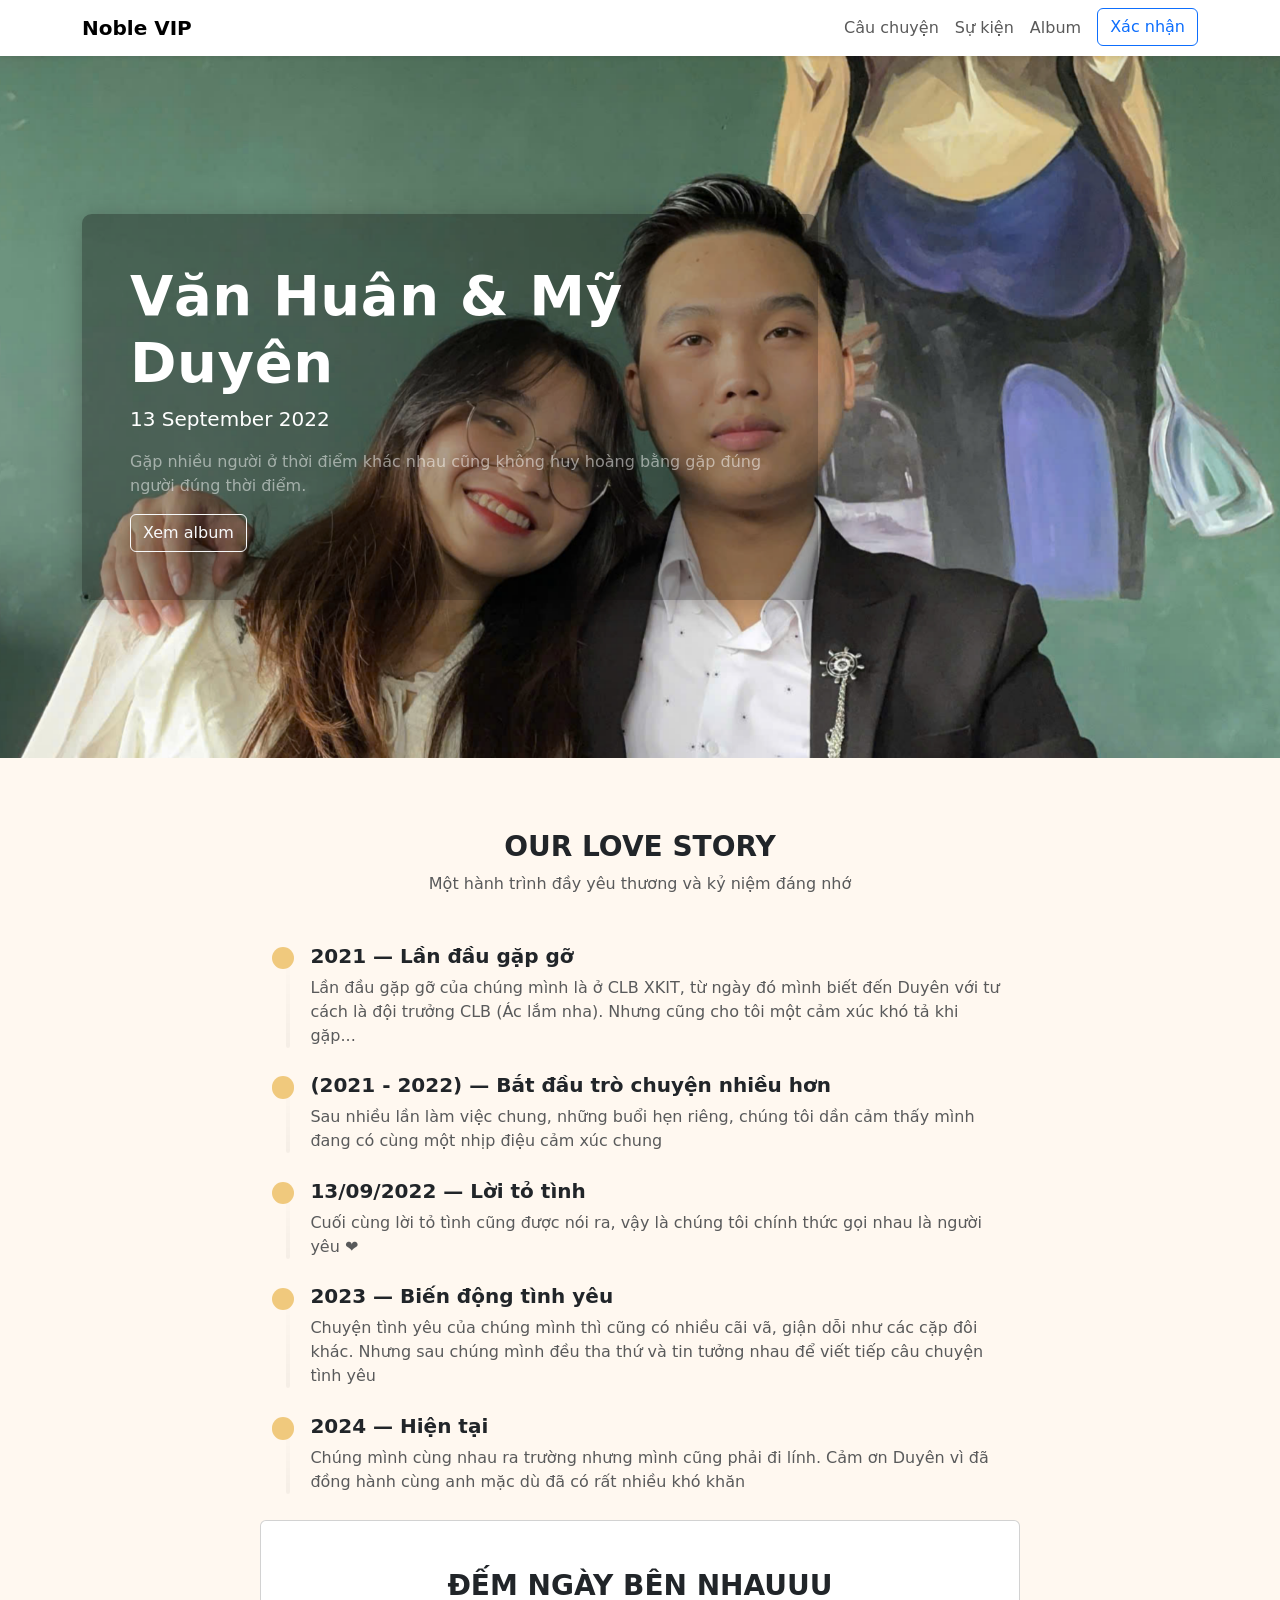
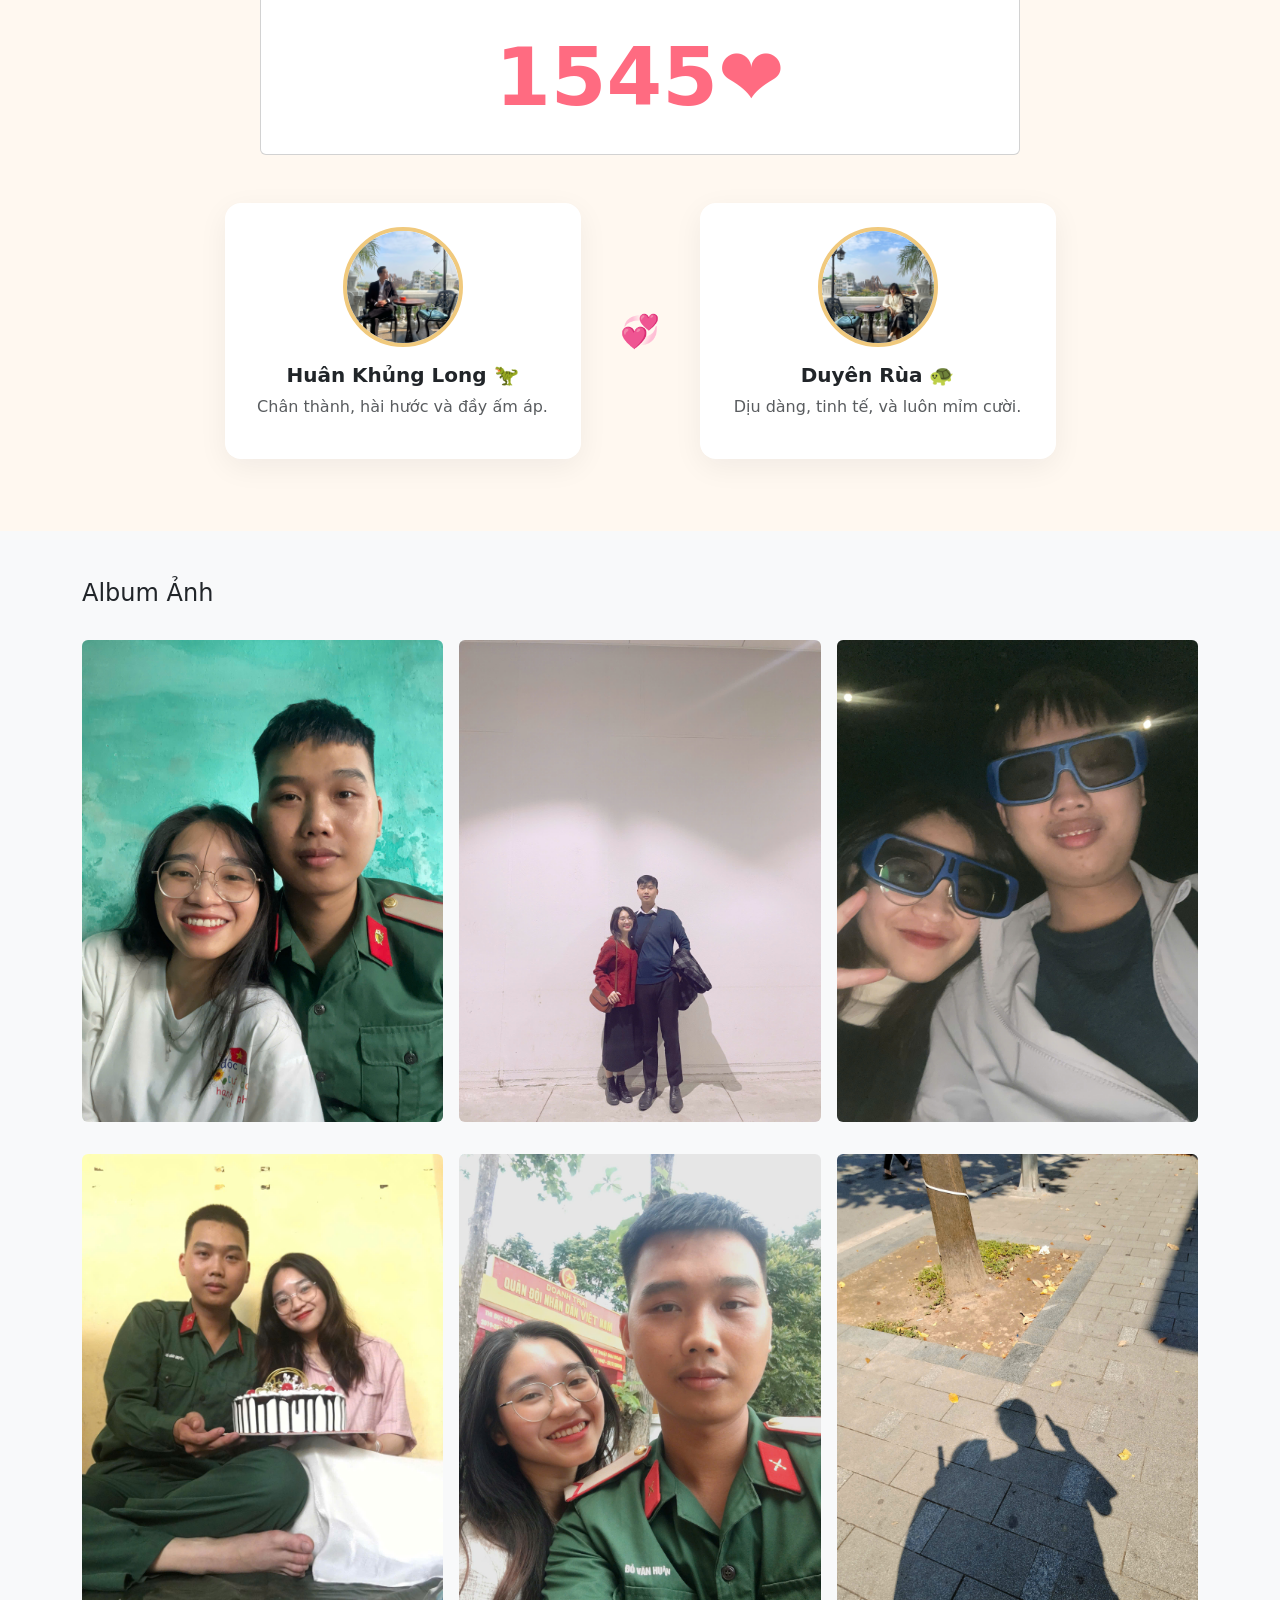
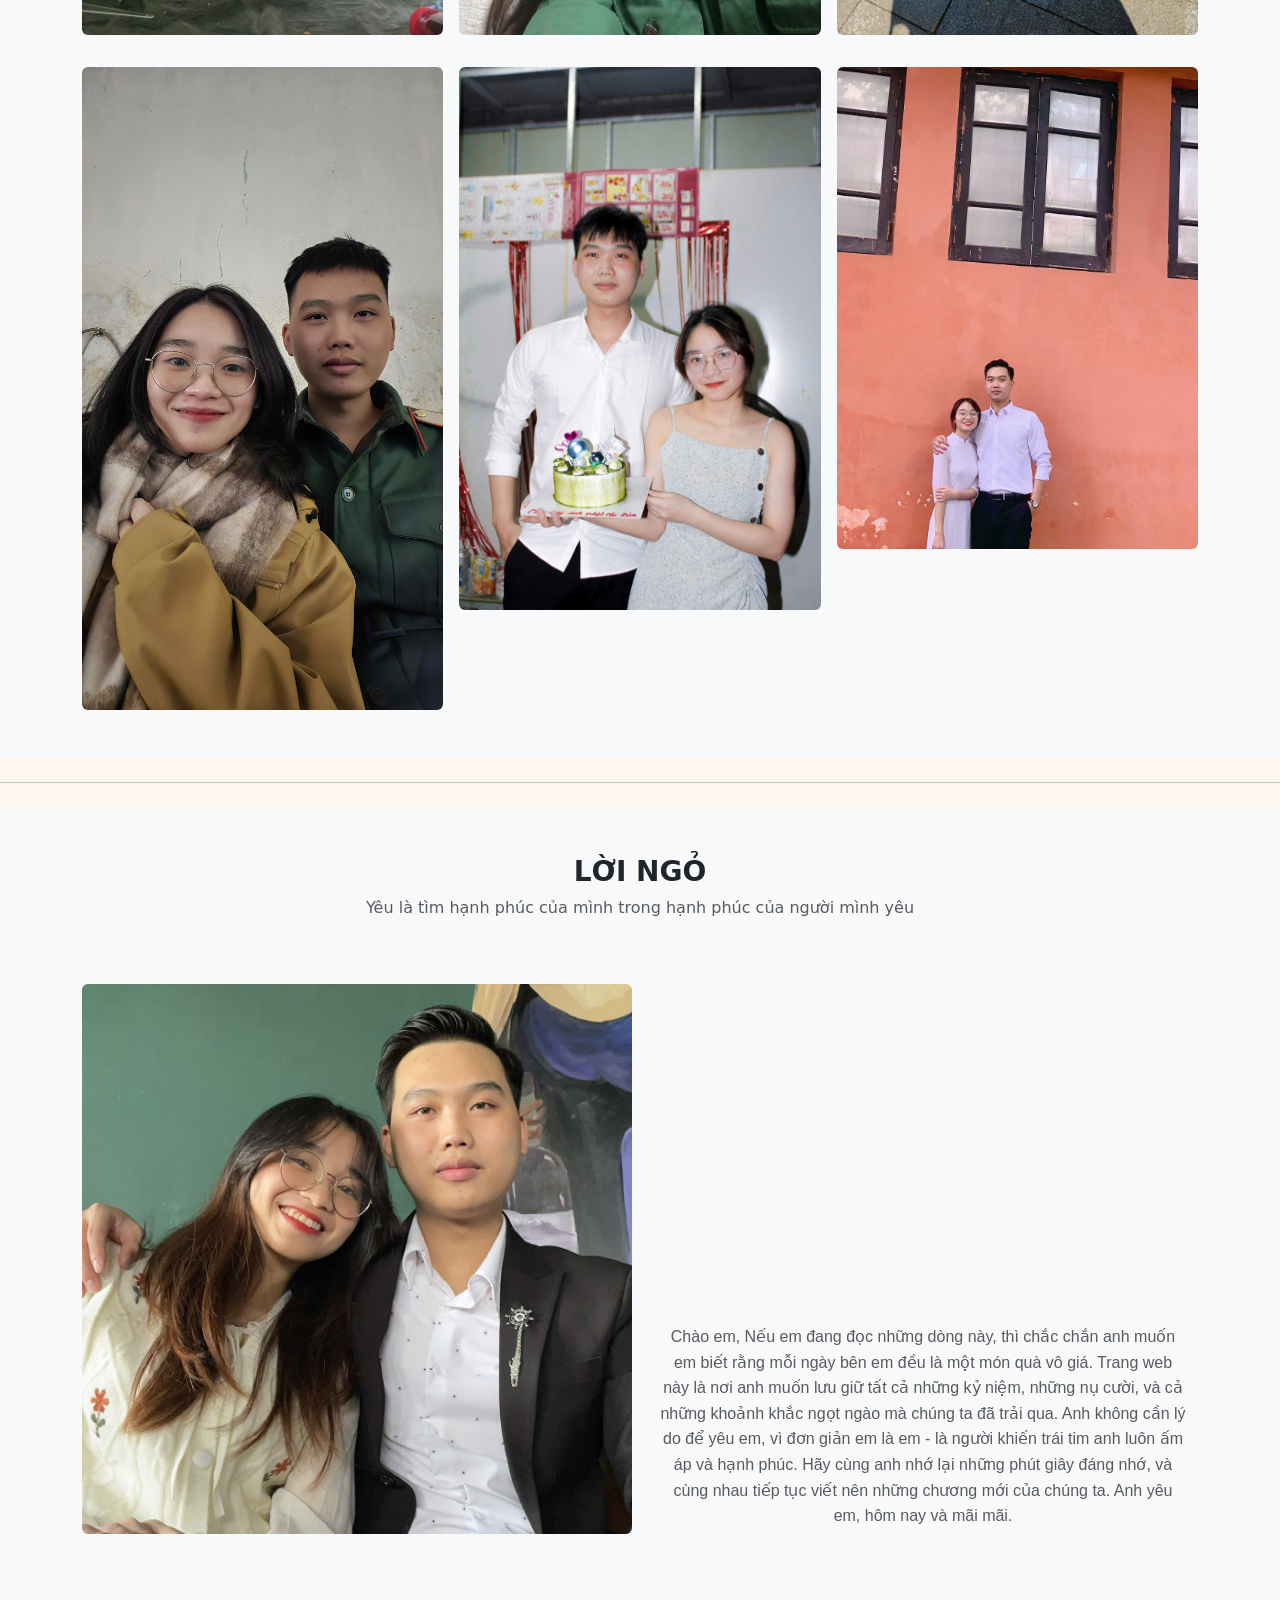
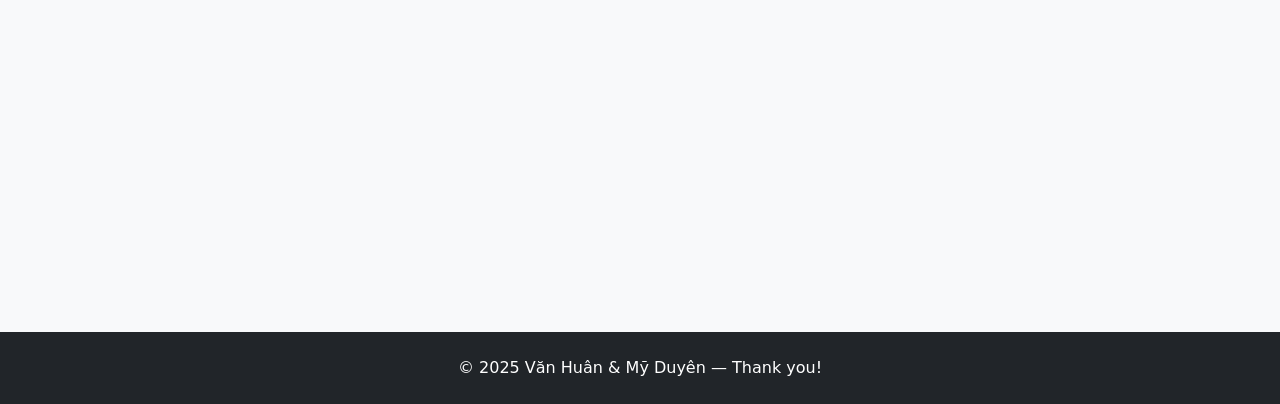
==== commit 25c9db2e: "update code" ====
--- a/index.html
+++ b/index.html
@@ -36,13 +36,13 @@
 
   <!-- HERO -->
   <header class="hero parallax-section" id="hero">
-    <div class="parallax-bg" id="heroBg" style="background-image:url('./images/bcd.jpg')"></div>
+    <div class="parallax-bg" id="heroBg" style="background-image:url('./images/anh-nen.jpg')"></div>
     <div class="container section-overlay">
       <div class="row">
         <div class="col-lg-8">
           <div class="overlay-panel" data-aos="fade-up">
             <h1 class="display-4 fw-bold">Văn Huân & Mỹ Duyên</h1>
-            <p class="lead">24 September 2022</p>
+            <p class="lead">13 September 2022</p>
             <p class="text-white-50">Gặp nhiều người ở thời điểm khác nhau cũng không huy hoàng bằng gặp đúng người đúng
               thời điểm.</p>
             <div class="mt-3">
@@ -133,61 +133,6 @@
     </div>
   </section>
 
-  <!-- EVENTS + RSVP -->
-  <section id="events" class="py-5">
-    <div class="container" data-aos="fade-up">
-      <div class="row g-4">
-        <div class="col-lg-6" data-aos="fade-up" data-aos-delay="200">
-          <div class="card p-4 shadow-sm">
-            <h5>Lễ cưới nhà Trai</h5>
-            <p>11:30 Chủ Nhật, 24-03-2024<br>Tại: Tư gia nhà Trai</p>
-            <a target="_blank" href="https://maps.google.com" class="btn btn-sm btn-outline-primary">Xem bản đồ</a>
-          </div>
-        </div>
-        <div class="col-lg-6" data-aos="fade-up" data-aos-delay="400">
-          <div class="card p-4 shadow-sm">
-            <h5>Lễ cưới nhà Gái</h5>
-            <p>09:30 Thứ 7, 23-03-2024<br>Tại: Tư gia nhà Gái</p>
-            <a target="_blank" href="https://maps.google.com" class="btn btn-sm btn-outline-primary">Xem bản đồ</a>
-          </div>
-        </div>
-      </div>
-
-      <hr class="my-4">
-
-      <div id="rsvp" class="row" data-aos="fade-up" data-aos-delay="300">
-        <div class="col-lg-6">
-          <h4>Xác nhận tham dự</h4>
-          <form id="rsvpForm" class="row g-3 mt-2">
-            <div class="col-12"><input type="text" id="name" class="form-control" placeholder="Họ & tên" required></div>
-            <div class="col-6"><input type="tel" id="phone" class="form-control" placeholder="Số điện thoại"></div>
-            <div class="col-6">
-              <select id="people" class="form-select">
-                <option>1 Người</option>
-                <option>2 Người</option>
-                <option>3 Người</option>
-                <option>4 Người</option>
-              </select>
-            </div>
-            <div class="col-12 d-flex gap-2">
-              <button type="submit" class="btn btn-primary">Gửi</button>
-              <button type="reset" class="btn btn-outline-secondary">Nhập lại</button>
-            </div>
-          </form>
-          <div id="rsvpResult" class="mt-3" style="display:none"></div>
-        </div>
-        <div class="col-lg-6" data-aos="fade-left" data-aos-delay="400">
-          <h5>Hộp mừng cưới</h5>
-          <p>Bạn có thể gửi phong bao hoặc chuyển khoản qua QR / STK.</p>
-          <div class="d-flex gap-2">
-            <button class="btn btn-outline-success">Tải QR</button>
-            <button class="btn btn-outline-secondary">Copy STK</button>
-          </div>
-        </div>
-      </div>
-    </div>
-  </section>
-
   <!-- GALLERY -->
   <section id="gallery" class="py-5 bg-light">
     <div class="container" data-aos="fade-up">
@@ -219,16 +164,51 @@
     </div>
   </section>
 
+  <hr class="my-4">
+
+  <section id="declare" class="py-5 bg-light">
+    <div class="container" data-aos="fade-up">
+      <div class="text-center mb-5" data-aos="fade-up">
+        <h3 class="fw-bold text-uppercase text-dark">Lời ngỏ</h3>
+        <p class="text-muted">Yêu là tìm hạnh phúc của mình trong hạnh phúc của người mình yêu</p>
+      </div>
+      <div class="row g-3 mt-3">
+        <div class="col-md-6 mt-3" data-aos="zoom-in" data-aos-delay="300"><img src="./images/bcd.jpg"
+            class="img-fluid rounded" alt="">
+        </div>
+        <!-- <div class="col-md-6 justify-content-center align-items-center" data-aos="zoom-in" data-aos-delay="300">
+          </div>
+      </div> -->
+        <div class="col-md-6 d-flex justify-content-center align-items-center vh-100">
+          <div class="p-4 bg-light rounded" data-aos="zoom-in" data-aos-delay="300">
+            <p class="row h-100  text-center text-dark text-muted"
+              style="font-family: Montserrat, sans-serif; line-height: 1.6;">
+              Chào em, Nếu em đang đọc những dòng này, thì chắc chắn anh muốn em biết rằng mỗi ngày bên em đều là một món
+              quà vô giá. Trang web này là nơi anh muốn lưu giữ tất cả những kỷ niệm, những nụ cười, và cả những khoảnh
+              khắc ngọt ngào mà chúng ta đã trải qua.
+              Anh không cần lý do để yêu em, vì đơn giản em là em - là người khiến trái tim anh luôn ấm áp và hạnh phúc.
+              Hãy cùng anh nhớ lại những phút giây đáng nhớ, và cùng nhau tiếp tục viết nên những chương mới của chúng
+              ta.
+              Anh yêu em, hôm nay và mãi mãi.
+            </p>
+          </div>
+        </div>
+      </div>
+  </section>
+
   <!-- FOOTER -->
   <footer class="py-4 bg-dark text-white" data-aos="fade-up">
     <div class="container text-center">
-      <p class="mb-0">&copy; 2024 Xuân Thịnh & Diễm Hằng — Thank you!</p>
+      <p class="mb-0">&copy; 2025 Văn Huân & Mỹ Duyên — Thank you!</p>
     </div>
   </footer>
 
   <script src="https://cdn.jsdelivr.net/npm/bootstrap@5.3.3/dist/js/bootstrap.bundle.min.js"></script>
   <script src="https://unpkg.com/aos@2.3.4/dist/aos.js"></script>
   <script src="./index.js"></script>
+  <audio autoplay visible>
+    <source src="./audio/Anh Sẽ Cho Mình.mp3" type="audio/mp3">
+  </audio>
 </body>
 
 </html>
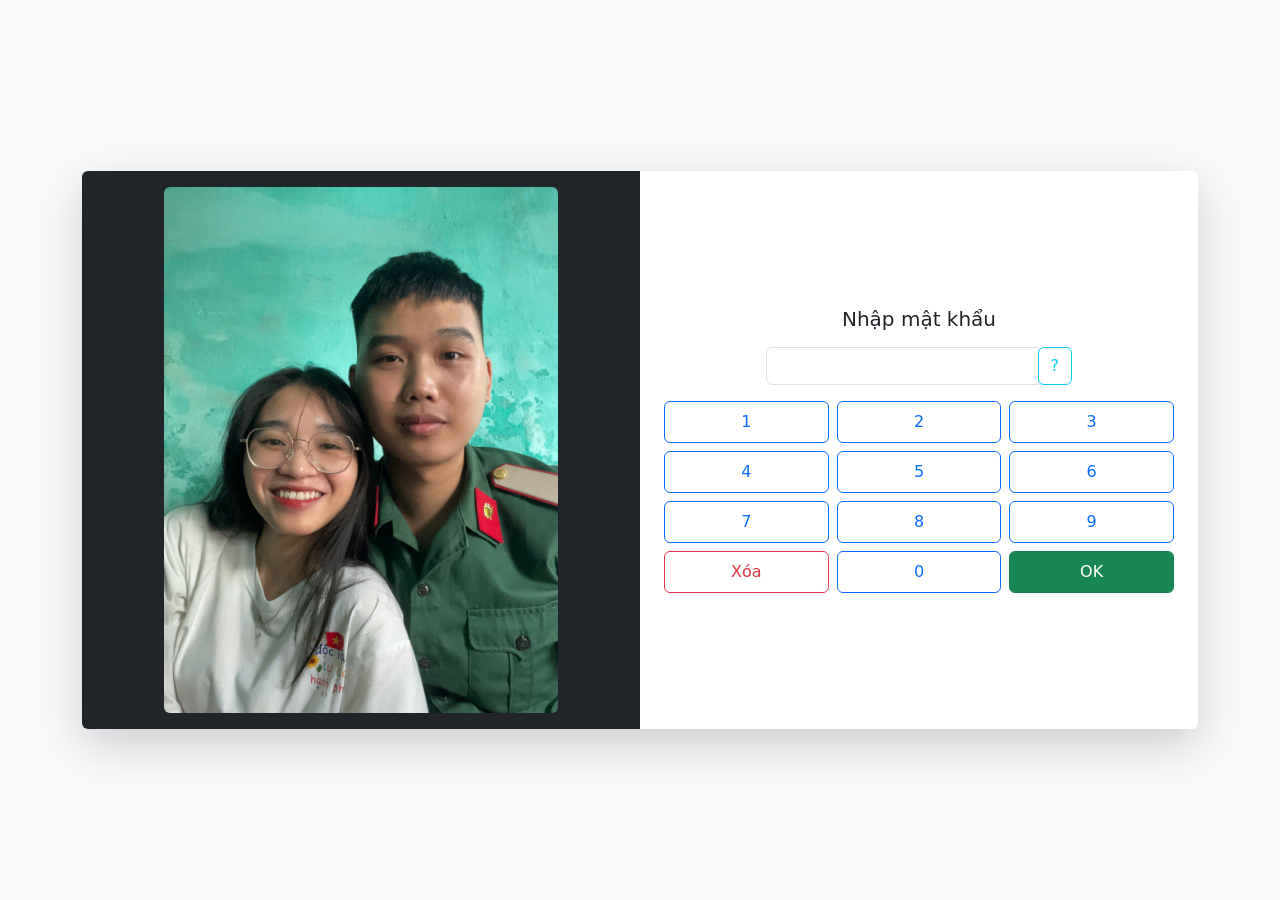
==== commit 61a9ed2a: "add code" ====
--- a/index.html
+++ b/index.html
@@ -19,7 +19,7 @@
   <!-- Navbar -->
   <nav class="navbar navbar-expand-lg navbar-light bg-white shadow-sm sticky-top" data-aos="fade-down">
     <div class="container">
-      <a class="navbar-brand fw-bold" href="#">Noble VIP</a>
+      <a class="navbar-brand fw-bold" href="#">Huân&Duyên</a>
       <button class="navbar-toggler" type="button" data-bs-toggle="collapse" data-bs-target="#navMenu">
         <span class="navbar-toggler-icon"></span>
       </button>
@@ -106,6 +106,8 @@
             <h3 class="fw-bold text-uppercase text-dark text-center mt-5">Đếm ngày bên nhauuu</p>
           </div>
           <div class="text-center days" id="daysCount" data-aos="fade-up">0</div>
+          <div class="text-center days" id="daysCountTotal" data-aos="fade-up">0</div>
+
           <p id="startDateText" data-aos="fade-up"></p>
         </div>
       </div>
